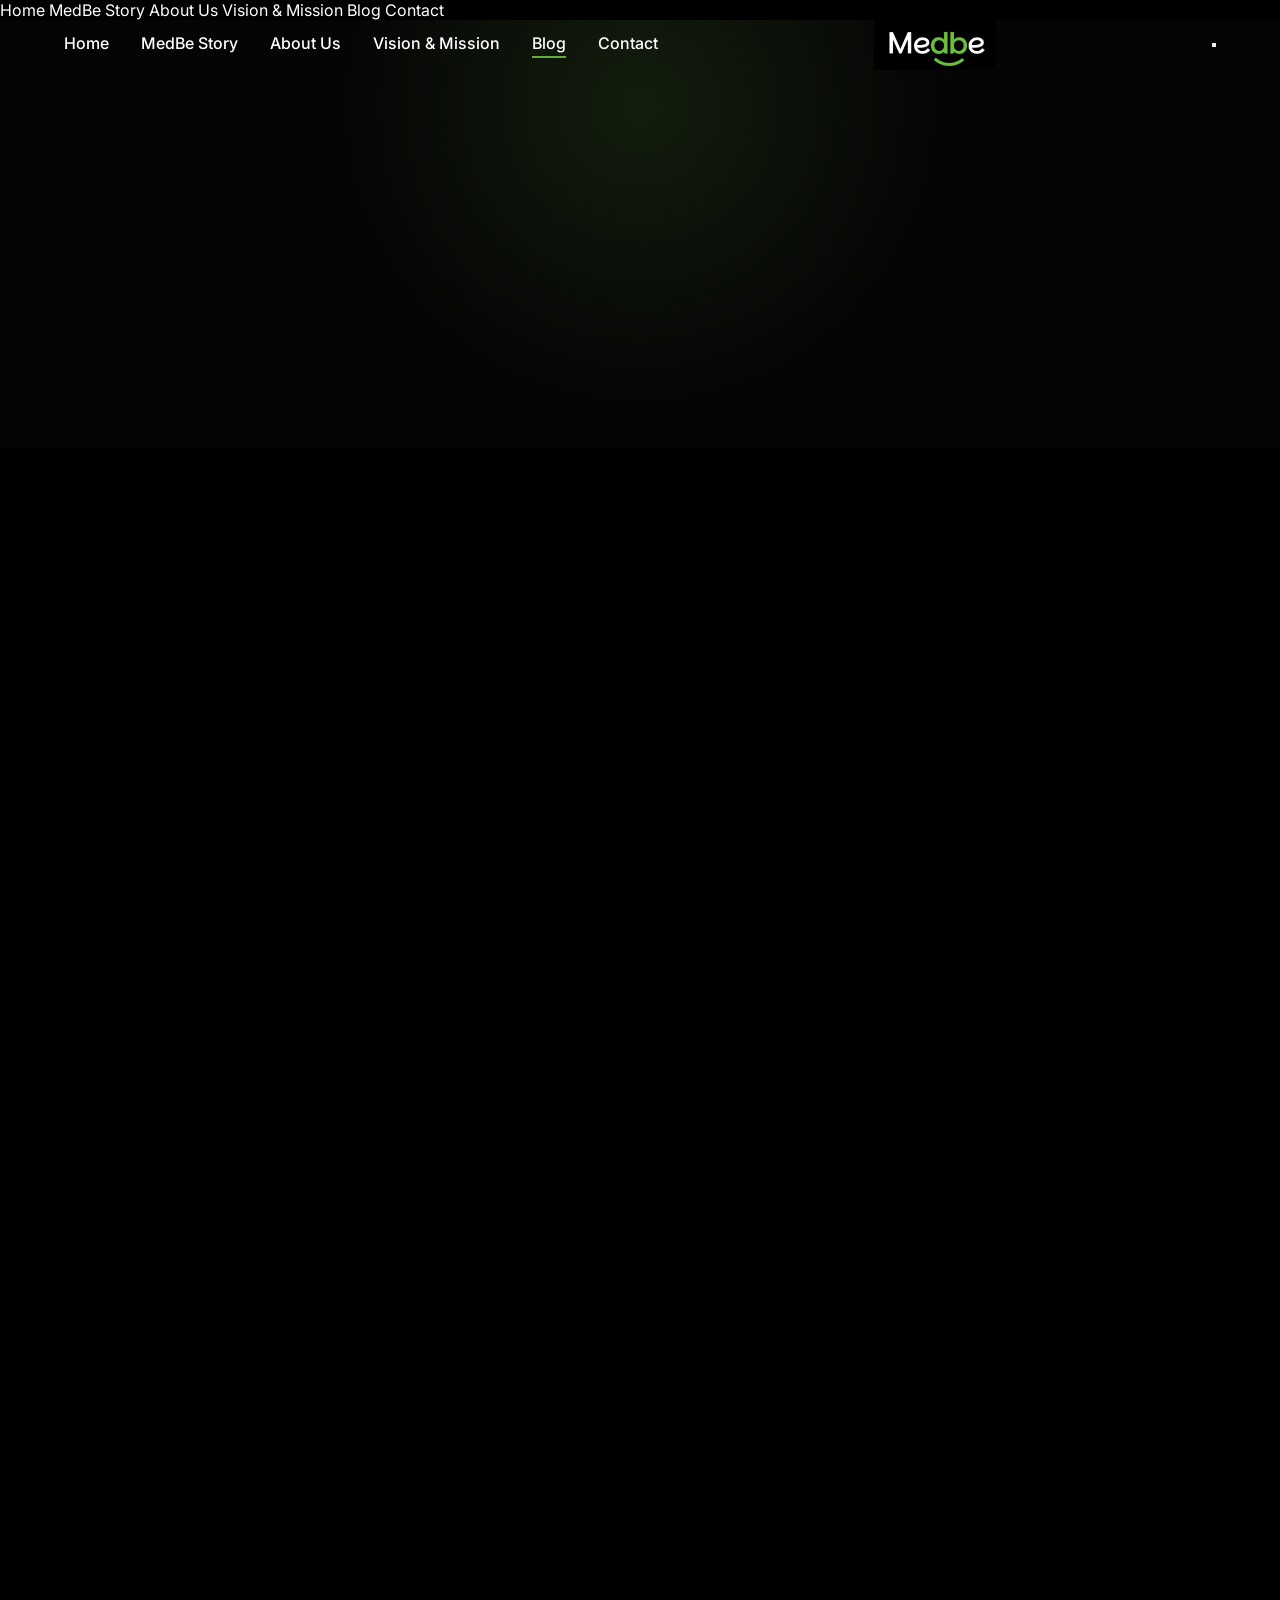
==== blog/index.html @ 517e62fc "Removal of Store Number + Removal of extra spaces optimizing the spaces in between each flow" ====
<!DOCTYPE html>
<html lang="en">

<head>
    <meta charset="UTF-8">
    <meta name="viewport" content="width=device-width, initial-scale=1.0">
    <meta name="description" content="Read the latest insights on health, wellness, and medicine from MedBe Pharmacy in Kochi.">
    <title>Blog | MedBe Pharmacy</title>

    <!-- Favicons -->
    <link rel="icon" type="image/png" sizes="32x32" href="/favicon_io/favicon-32x32.png">
    <link rel="icon" type="image/png" sizes="16x16" href="/favicon_io/favicon-16x16.png">
    <link rel="icon" href="/favicon_io/favicon.ico">

    <!-- Fonts -->
    <link rel="preconnect" href="https://fonts.googleapis.com">
    <link rel="preconnect" href="https://fonts.gstatic.com" crossorigin>
    <link href="https://fonts.googleapis.com/css2?family=Inter:wght@400;500;600&family=Poppins:wght@500;600;700&display=swap" rel="stylesheet">

    <!-- CSS -->
    <link rel="stylesheet" href="/assets/css/style.css">
    <link rel="stylesheet" href="/assets/css/blog.css">
</head>

<body>

    <!-- Navbar -->
    <app-navbar active="blog"></app-navbar>

    <!-- Hero -->
    <header class="blog-hero">
        <div class="container animate-fade-up">
            <h1 class="blog-title">Health & Wellness Insights</h1>
            <p class="blog-subtitle">Expert advice, health tips, and medical knowledge from your trusted pharmacists at Me<span class="brand-db">db</span>e.</p>
        </div>
    </header>

    <!-- Blog Posts Grid -->
    <main>
        <div class="blog-grid">
            
            <!-- Post Card 1 -->
            <article class="blog-card animate-scale-in delay-100">
                <div class="blog-card-image">
                    <!-- Placeholder using a gradient/solid color for now, can be replaced with real image -->
                    <div style="width: 100%; height: 100%; background: linear-gradient(45deg, #0a0a0a, #1a1a1a); display: flex; align-items: center; justify-content: center;">
                        <svg width="48" height="48" viewBox="0 0 24 24" fill="none" stroke="var(--medbe-green)" stroke-width="1.5">
                            <path d="M22 12h-4l-3 9L9 3l-3 9H2"/>
                        </svg>
                    </div>
                </div>
                <div class="blog-card-content">
                    <div class="blog-meta">Wellness Tips &bull; <span>Mar 24, 2026</span></div>
                    <h2 class="blog-card-title"><a href="/blog/the-importance-of-medication-adherence.html">The Importance of Medication Adherence</a></h2>
                    <p class="blog-card-excerpt">Why taking your prescribed medications exactly as directed is the key to managing long-term health, and how to build better habits.</p>
                    <a href="/blog/the-importance-of-medication-adherence.html" class="blog-read-more">
                        Read Article 
                        <svg width="18" height="18" viewBox="0 0 24 24" fill="none" stroke="currentColor" stroke-width="2">
                            <line x1="5" y1="12" x2="19" y2="12"></line>
                            <polyline points="12 5 19 12 12 19"></polyline>
                        </svg>
                    </a>
                </div>
            </article>

            <!-- Post Card 2 Placeholder -->
            <article class="blog-card animate-scale-in delay-200">
                <div class="blog-card-image">
                    <div style="width: 100%; height: 100%; background: linear-gradient(45deg, #0a0a0a, #1a1a1a); display: flex; align-items: center; justify-content: center;">
                        <svg width="48" height="48" viewBox="0 0 24 24" fill="none" stroke="var(--medbe-green)" stroke-width="1.5">
                            <circle cx="12" cy="12" r="10" />
                            <line x1="12" y1="8" x2="12" y2="16" />
                            <line x1="8" y1="12" x2="16" y2="12" />
                        </svg>
                    </div>
                </div>
                <div class="blog-card-content">
                    <div class="blog-meta">Nutrition &bull; <span>Mar 18, 2026</span></div>
                    <h2 class="blog-card-title"><a href="#">Essential Vitamins for Changing Seasons</a></h2>
                    <p class="blog-card-excerpt">As the weather shifts, keeping your immune system robust is essential. Learn which vitamins provide the best defense.</p>
                    <span class="blog-read-more" style="color: var(--gray);">Coming Soon</span>
                </div>
            </article>

            <!-- Post Card 3 Placeholder -->
            <article class="blog-card animate-scale-in delay-300">
                <div class="blog-card-image">
                    <div style="width: 100%; height: 100%; background: linear-gradient(45deg, #0a0a0a, #1a1a1a); display: flex; align-items: center; justify-content: center;">
                        <svg width="48" height="48" viewBox="0 0 24 24" fill="none" stroke="var(--medbe-green)" stroke-width="1.5">
                            <path d="M12 22s8-4 8-10V5l-8-3-8 3v7c0 6 8 10 8 10z" />
                        </svg>
                    </div>
                </div>
                <div class="blog-card-content">
                    <div class="blog-meta">Home Care &bull; <span>Mar 10, 2026</span></div>
                    <h2 class="blog-card-title"><a href="#">How to Build a Complete First Aid Kit</a></h2>
                    <p class="blog-card-excerpt">Every home in Kochi needs a well-stocked first aid kit. Here is the definitive checklist from our expert pharmacists.</p>
                    <span class="blog-read-more" style="color: var(--gray);">Coming Soon</span>
                </div>
            </article>

        </div>
    </main>

    <!-- Footer -->
    <app-footer></app-footer>

    <!-- Scripts -->
    <script src="/assets/js/components.js"></script>

</body>
</html>
---- assets/css/style.css ----
:root {
    /* Core Theme Colors */
    --black: #000000;
    --medbe-green: #60AC38;
    --medbe-green-rgb: 96, 172, 56;
    --white: #FFFFFF;
    --gray: #A0A0A0;

    --bg-black: var(--black);
    --bg-darker: #050505;
    --bg-card: rgba(255, 255, 255, 0.03);
    --text-primary: var(--white);
    --text-secondary: var(--gray);

    /* Typography */
    --font-heading: 'Poppins', sans-serif;
    --font-body: 'Inter', sans-serif;

    --container-width: 1200px;
    --section-padding: 50px 0;

    /* Borders */
    --border-radius: 12px;
    --border-glass: 1px solid rgba(96, 172, 56, 0.4);
}

.brand-db {
    color: var(--medbe-green);
    position: relative;
    display: inline-block;
}

.brand-db::after {
    content: '';
    position: absolute;
    bottom: -0.1em;
    left: 10%;
    width: 80%;
    height: 0.4em;
    border: solid var(--medbe-green);
    border-width: 0 0 0.12em 0;
    border-radius: 50%;
}

/* Base Styles */
* {
    margin: 0;
    padding: 0;
    box-sizing: border-box;
}

html {
    scroll-behavior: smooth;
    background-color: var(--bg-black);
    color: var(--text-primary);
    font-family: var(--font-body);
}

body {
    overflow-x: hidden;
    -webkit-font-smoothing: antialiased;
}

h1,
h2,
h3,
h4,
h5,
h6 {
    font-family: var(--font-heading);
    font-weight: 600;
    line-height: 1.2;
}

p {
    line-height: 1.6;
    color: var(--text-secondary);
    font-size: 1.1rem;
}

a {
    text-decoration: none;
    color: inherit;
    transition: all 0.3s ease;
}

ul {
    list-style: none;
}

.container {
    max-width: 1200px;
    margin: 0 auto;
    padding-left: 24px;
    padding-right: 24px;
    width: 100%;
}

section {
    margin-top: 20px;
    margin-bottom: 20px;
}

/* Global Buttons */
.btn {
    display: inline-block;
    padding: 14px 28px;
    border-radius: 50px;
    font-family: var(--font-heading);
    font-weight: 500;
    font-size: 1rem;
    cursor: pointer;
    transition: all 0.3s ease;
    text-transform: capitalize;
}

.btn-primary {
    background-color: var(--medbe-green);
    color: var(--bg-black);
    border: 2px solid var(--medbe-green);
    box-shadow: 0 0 15px rgba(var(--medbe-green-rgb), 0.2);
}

.btn-primary:hover {
    background-color: transparent;
    color: var(--medbe-green);
    box-shadow: 0 0 25px rgba(var(--medbe-green-rgb), 0.5);
    transform: translateY(-2px);
}

.btn-secondary {
    background-color: transparent;
    color: var(--text-primary);
    border: 2px solid rgba(255, 255, 255, 0.2);
}

.btn-secondary:hover {
    border-color: var(--medbe-green);
    color: var(--medbe-green);
    transform: translateY(-2px);
}

/* Navbar */
.navbar {
    position: fixed;
    top: 0;
    left: 0;
    width: 100%;
    padding: 20px 0;
    z-index: 1000;
    transition: all 0.4s ease;
    background: transparent;
}

.navbar.scrolled {
    background: var(--bg-black);
    padding: 15px 0;
    border-bottom: 1px solid var(--medbe-green);
    box-shadow: 0 4px 20px rgba(0, 0, 0, 0.5);
}

.nav-container {
    max-width: 1200px;
    margin: 0 auto;
    padding: 0 24px;
    display: flex;
    align-items: center;
    justify-content: space-between;
}

.logo {
    font-family: var(--font-heading);
    font-size: 1.5rem;
    font-weight: 700;
    color: var(--text-primary);
    display: flex;
    align-items: center;
    gap: 10px;
}

.logo span {
    color: var(--medbe-green);
}

.nav-links {
    display: flex;
    gap: 32px;
    align-items: center;
}

.nav-links a {
    font-family: var(--font-body);
    font-size: 1rem;
    font-weight: 500;
    position: relative;
    padding-bottom: 5px;
}

.nav-links a::after {
    content: '';
    position: absolute;
    width: 0;
    height: 2px;
    bottom: 0;
    left: 0;
    background-color: var(--medbe-green);
    transition: width 0.3s ease;
}

.nav-links a:hover::after,
.nav-links a.active::after {
    width: 100%;
}

/* Footer */
.footer {
    background-color: var(--bg-black);
    padding: 80px 0 30px;
    border-top: 1px solid rgba(96, 172, 56, 0.2);
}

.footer-grid {
    display: grid;
    grid-template-columns: repeat(auto-fit, minmax(250px, 1fr));
    gap: 40px;
    margin-bottom: 50px;
}

.footer-col h3 {
    font-size: 1.2rem;
    margin-bottom: 20px;
    color: var(--text-primary);
    position: relative;
    padding-bottom: 10px;
}

.footer-col h3::after {
    content: '';
    position: absolute;
    left: 0;
    bottom: 0;
    width: 40px;
    height: 2px;
    background-color: var(--medbe-green);
}

.footer-col p {
    color: var(--text-secondary);
    font-size: 0.95rem;
    margin-bottom: 15px;
}

.footer-links li {
    margin-bottom: 12px;
}

.footer-links a {
    color: var(--text-secondary);
    font-size: 0.95rem;
    display: inline-block;
    transition: transform 0.3s ease, color 0.3s ease;
}

.footer-links a:hover {
    color: var(--medbe-green);
    transform: translateX(5px);
}

.footer-bottom {
    text-align: center;
    padding-top: 30px;
    border-top: 1px solid rgba(255, 255, 255, 0.1);
    color: var(--text-secondary);
    font-size: 0.9rem;
}

/* --- Animation System --- */

.animate-fade-up {
    opacity: 0;
    transform: translateY(40px);
    transition: opacity 0.8s cubic-bezier(0.16, 1, 0.3, 1), transform 0.8s cubic-bezier(0.16, 1, 0.3, 1);
}

.animate-slide-left {
    opacity: 0;
    transform: translateX(-60px);
    transition: opacity 0.8s cubic-bezier(0.16, 1, 0.3, 1), transform 0.8s cubic-bezier(0.16, 1, 0.3, 1);
}

.animate-slide-right {
    opacity: 0;
    transform: translateX(60px);
    transition: opacity 0.8s cubic-bezier(0.16, 1, 0.3, 1), transform 0.8s cubic-bezier(0.16, 1, 0.3, 1);
}

.animate-scale-in {
    opacity: 0;
    transform: scale(0.9);
    transition: opacity 0.8s cubic-bezier(0.16, 1, 0.3, 1), transform 0.8s cubic-bezier(0.16, 1, 0.3, 1);
}

.is-animated {
    opacity: 1 !important;
    transform: translate(0, 0) scale(1) !important;
}

.delay-100 {
    transition-delay: 100ms;
}

.delay-200 {
    transition-delay: 200ms;
}

.delay-300 {
    transition-delay: 300ms;
}

.delay-400 {
    transition-delay: 400ms;
}

.delay-500 {
    transition-delay: 500ms;
}

@keyframes float {
    0% {
        transform: translateY(0px);
    }

    50% {
        transform: translateY(-15px);
    }

    100% {
        transform: translateY(0px);
    }
}

@keyframes float-delayed {
    0% {
        transform: translateY(-10px);
    }

    50% {
        transform: translateY(5px);
    }

    100% {
        transform: translateY(-10px);
    }
}

@keyframes pulse-glow {
    0% {
        box-shadow: 0 0 0 0 rgba(96, 172, 56, 0.4);
    }

    70% {
        box-shadow: 0 0 0 15px rgba(96, 172, 56, 0);
    }

    100% {
        box-shadow: 0 0 0 0 rgba(96, 172, 56, 0);
    }
}

@keyframes bounce {

    0%,
    20%,
    50%,
    80%,
    100% {
        transform: translateY(0);
    }

    40% {
        transform: translateY(-10px);
    }

    60% {
        transform: translateY(-5px);
    }
}

.diagonal-divider {
    position: absolute;
    bottom: 0;
    left: 0;
    width: 100%;
    height: 100px;
    background-color: var(--bg-black);
    clip-path: polygon(0 100%, 100% 100%, 100% 0);
    z-index: 2;
}

.diagonal-divider-top {
    position: absolute;
    top: 0;
    left: 0;
    width: 100%;
    height: 100px;
    background-color: var(--bg-black);
    clip-path: polygon(0 0, 100% 0, 100% 100%);
    z-index: 2;
}


/* --- Homepage Specific Styles --- */

.hero {
    position: relative;
    height: 100vh;
    min-height: 700px;
    display: flex;
    align-items: center;
    background-color: var(--bg-black);
    overflow: hidden;
}

.hero::before {
    content: '';
    position: absolute;
    top: 50%;
    left: 20%;
    transform: translate(-50%, -50%);
    width: 800px;
    height: 800px;
    background: radial-gradient(circle, rgba(96, 172, 56, 0.15) 0%, rgba(0, 0, 0, 0) 70%);
    z-index: 1;
    pointer-events: none;
}

.hero .container {
    position: relative;
    z-index: 2;
    display: grid;
    grid-template-columns: 1fr 1fr;
    gap: 50px;
    align-items: center;
}

.hero-content {
    max-width: 600px;
}

.hero-tagline {
    color: var(--medbe-green);
    font-size: 1.2rem;
    font-weight: 600;
    margin-bottom: 20px;
    letter-spacing: 1px;
    text-transform: uppercase;
}

.hero-title {
    font-size: 4rem;
    line-height: 1.1;
    margin-bottom: 30px;
    color: var(--text-primary);
}

.hero-description {
    font-size: 1.1rem;
    color: var(--text-secondary);
    margin-bottom: 40px;
    line-height: 1.8;
}

.hero-buttons {
    display: flex;
    gap: 20px;
}

.hero-visuals {
    position: relative;
    height: 500px;
    display: flex;
    justify-content: center;
    align-items: center;
}

.glass-card {
    position: absolute;
    background: var(--bg-card);
    border: var(--border-glass);
    border-radius: var(--border-radius);
    padding: 25px 30px;
    backdrop-filter: blur(10px);
    -webkit-backdrop-filter: blur(10px);
    box-shadow: 0 10px 30px rgba(0, 0, 0, 0.5);
    display: flex;
    align-items: center;
    gap: 20px;
    width: 320px;
}

.glass-card-icon {
    width: 50px;
    height: 50px;
    border-radius: 50%;
    background: rgba(96, 172, 56, 0.1);
    display: flex;
    justify-content: center;
    align-items: center;
    color: var(--medbe-green);
}

.glass-card-text {
    font-family: var(--font-heading);
    font-weight: 600;
    font-size: 1.1rem;
    color: var(--text-primary);
}

.hero-card-1 {
    top: 50px;
    right: 20px;
    animation: float 6s ease-in-out infinite;
}

.hero-card-2 {
    top: 200px;
    left: 10px;
    animation: float-delayed 7s ease-in-out infinite;
}

.hero-card-3 {
    bottom: 50px;
    right: 50px;
    animation: float 8s ease-in-out infinite;
}

.scroll-indicator {
    position: absolute;
    bottom: 40px;
    left: 50%;
    transform: translateX(-50%);
    display: flex;
    flex-direction: column;
    align-items: center;
    gap: 10px;
    z-index: 3;
    color: var(--text-secondary);
    font-size: 0.9rem;
    letter-spacing: 2px;
    text-transform: uppercase;
    text-decoration: none;
}

.scroll-arrow {
    width: 20px;
    height: 20px;
    border-right: 2px solid var(--medbe-green);
    border-bottom: 2px solid var(--medbe-green);
    transform: rotate(45deg);
    animation: bounce 2s infinite;
}

.about-preview {
    padding: var(--section-padding);
    background-color: var(--bg-black);
    position: relative;
    z-index: 1;
}

.about-preview .container {
    display: block;
}

.about-image-wrapper {
    position: relative;
    border-radius: var(--border-radius);
    overflow: hidden;
    background: #111;
    min-height: 500px;
    display: flex;
    align-items: center;
    justify-content: center;
    border: 1px solid rgba(255, 255, 255, 0.1);
}

.about-image-wrapper::before {
    content: '';
    position: absolute;
    top: -20px;
    left: -20px;
    width: 100px;
    height: 100px;
    border-top: 4px solid var(--medbe-green);
    border-left: 4px solid var(--medbe-green);
    z-index: 0;
}

.about-image-wrapper::after {
    content: '';
    position: absolute;
    bottom: -20px;
    right: -20px;
    width: 100px;
    height: 100px;
    border-bottom: 4px solid var(--medbe-green);
    border-right: 4px solid var(--medbe-green);
    z-index: 0;
}

.about-image-wrapper p {
    color: rgba(255, 255, 255, 0.2);
    font-family: var(--font-heading);
}

/* Brand content inside the about image wrapper */
.about-brand-content {
    position: relative;
    z-index: 1;
    padding: 40px 36px;
    width: 100%;
}

.about-brand-tag {
    display: inline-block;
    color: var(--medbe-green);
    font-family: var(--font-heading);
    font-size: 0.72rem;
    font-weight: 700;
    letter-spacing: 2px;
    text-transform: uppercase;
    margin-bottom: 20px;
    padding: 5px 14px;
    border: 1px solid rgba(96, 172, 56, 0.4);
    border-radius: 50px;
}

.about-brand-lead {
    font-family: var(--font-heading);
    font-size: 1.3rem !important;
    font-weight: 600;
    color: var(--text-primary) !important;
    line-height: 1.5;
    margin-bottom: 12px !important;
}

/* Mission sequence (Medicines → Delivery → Patient Care) */
.mission-sequence {
    display: flex;
    align-items: center;
    gap: 12px;
    margin-top: 30px;
    flex-wrap: wrap;
}

.mission-seq-step {
    display: flex;
    flex-direction: column;
    align-items: center;
    gap: 8px;
    color: var(--medbe-green);
    font-family: var(--font-heading);
    font-size: 0.8rem;
    font-weight: 600;
    letter-spacing: 0.5px;
    text-transform: uppercase;
}

.mission-seq-step svg {
    opacity: 0.85;
}

.mission-seq-arrow {
    color: rgba(96, 172, 56, 0.5);
    font-size: 1.4rem;
    padding-bottom: 16px;
}

.about-content h2 {
    font-size: 3rem;
    margin-bottom: 30px;
}

.about-content p {
    margin-bottom: 40px;
    font-size: 1.15rem;
}

.services-section {
    padding: var(--section-padding);
    background-color: var(--bg-darker);
    position: relative;
}

.section-header {
    text-align: center;
    max-width: 600px;
    margin: 0 auto 60px;
}

.section-header h2 {
    font-size: 3rem;
    margin-bottom: 20px;
}

.services-grid {
    display: grid;
    grid-template-columns: repeat(auto-fit, minmax(280px, 1fr));
    gap: 30px;
}

.home-delivery-wrapper {
    display: grid;
    grid-template-columns: 1fr 1fr;
    gap: 60px;
    align-items: center;
}

.home-delivery-left {
    display: flex;
    flex-direction: column;
    gap: 40px;
}

.delivery-mascot {
    max-width: 420px;
    width: 100%;
    display: block;
    margin: 0 auto 40px auto;
    filter: drop-shadow(0 0 25px rgba(96, 172, 56, 0.3));
}

.delivery-features {
    display: grid;
    grid-template-columns: repeat(2, 1fr);
    gap: 24px;
}

.feature-card {
    display: flex;
    flex-direction: column;
    align-items: center;
    text-align: center;
    padding: 28px;
    height: 100%;
}

.feature-card .service-icon {
    margin-bottom: 16px;
}

.steps-grid {
    display: grid;
    grid-template-columns: repeat(2, 1fr);
    gap: 28px;
    align-items: stretch;
}

.step-card {
    padding: 28px !important;
    height: 100% !important;
}

.step-number {
    font-size: 28px;
    font-weight: bold;
    color: var(--medbe-green);
}

.delivery-badge {
    margin-top: 40px;
    display: block;
    margin-left: auto;
    margin-right: auto;
    text-align: center;
}

.service-card {
    background: var(--bg-card);
    border: 1px solid rgba(255, 255, 255, 0.05);
    border-radius: var(--border-radius);
    padding: 40px 30px;
    transition: all 0.4s ease;
    display: flex;
    flex-direction: column;
    align-items: flex-start;
}

.parallax-section {
    position: relative;
    padding: 150px 0;
    background-color: var(--medbe-green);
    background-image: radial-gradient(circle at center, rgba(0, 0, 0, 0) 0%, rgba(0, 0, 0, 0.4) 100%);
    background-attachment: fixed;
    background-position: center;
    background-repeat: no-repeat;
    background-size: cover;
    text-align: center;
    color: var(--bg-black);
    overflow: hidden;
}

.parallax-section::before {
    content: '';
    position: absolute;
    top: 0;
    left: 0;
    right: 0;
    bottom: 0;
    background-image: url('[data-uri]');
    opacity: 0.5;
    z-index: 1;
}

.parallax-content {
    position: relative;
    z-index: 2;
    max-width: 800px;
    margin: 0 auto;
}

.parallax-content h2 {
    font-size: 3.5rem;
    margin-bottom: 20px;
    color: var(--bg-black);
    text-shadow: 0 2px 10px rgba(255, 255, 255, 0.2);
}

.parallax-content p {
    font-size: 1.5rem;
    color: var(--bg-black);
    font-weight: 500;
}

.why-choose {
    padding: var(--section-padding);
    background-color: var(--bg-black);
}

.features-grid {
    display: grid;
    grid-template-columns: repeat(auto-fit, minmax(220px, 1fr));
    gap: 40px;
    text-align: left;
}

.feature-item {
    padding: 20px;
}

.feature-icon {
    width: 60px;
    height: 60px;
    margin-bottom: 20px;
    color: var(--medbe-green);
    transition: transform 0.3s ease;
}

.feature-item:hover .feature-icon {
    transform: scale(1.1) rotate(5deg);
}

.feature-item h3 {
    font-size: 1.2rem;
    margin-bottom: 15px;
}

.feature-item p {
    font-size: 0.95rem;
}

.cta-section {
    padding: 120px 0;
    background-color: var(--bg-darker);
    text-align: center;
    position: relative;
}

.cta-content {
    max-width: 700px;
    margin: 0 auto;
}

.cta-content h2 {
    font-size: 3.5rem;
    margin-bottom: 20px;
}

.cta-content p {
    font-size: 1.2rem;
    margin-bottom: 40px;
}

.cta-buttons {
    display: flex;
    justify-content: center;
    gap: 20px;
}

/* --- Inner Pages Styles (About & Vision) --- */

.inner-header {
    padding: 180px 0 100px;
    background-color: var(--bg-black);
    text-align: center;
    position: relative;
    border-bottom: 1px solid rgba(255, 255, 255, 0.05);
}

.inner-header::before {
    content: '';
    position: absolute;
    top: 0;
    left: 50%;
    transform: translateX(-50%);
    width: 100%;
    max-width: 1000px;
    height: 400px;
    background: radial-gradient(ellipse at top, rgba(96, 172, 56, 0.15), transparent 70%);
    z-index: 1;
    pointer-events: none;
}

.inner-header .container {
    position: relative;
    z-index: 2;
    max-width: 800px;
}

.inner-header h1 {
    font-size: 3.5rem;
    margin-bottom: 25px;
}

.inner-header p {
    font-size: 1.2rem;
}

/* Page Content Base */
.page-section {
    padding: var(--section-padding);
    background-color: var(--bg-darker);
}

/* About Us Layout */
.about-grid {
    display: grid;
    grid-template-columns: 1fr 1fr;
    gap: 60px;
    align-items: start;
    margin-bottom: var(--section-padding);
}

.about-grid:last-child {
    margin-bottom: 0;
}

.about-text-content h2 {
    font-size: 2.5rem;
    margin-bottom: 20px;
    color: var(--text-primary);
}

.about-text-content p {
    margin-bottom: 20px;
}

.about-image-placeholder {
    width: 100%;
    height: 400px;
    background: #111;
    border-radius: var(--border-radius);
    border: var(--border-glass);
    display: flex;
    justify-content: center;
    align-items: center;
    color: rgba(255, 255, 255, 0.2);
    font-family: var(--font-heading);
    box-shadow: 0 15px 40px rgba(0, 0, 0, 0.4);
}

/* Commitment List */
.commitment-list {
    list-style: none;
    margin-top: 30px;
}

.commitment-item {
    display: flex;
    align-items: center;
    gap: 15px;
    margin-bottom: 20px;
    font-size: 1.1rem;
    color: var(--text-primary);
    background: var(--bg-card);
    padding: 20px 25px;
    border-radius: var(--border-radius);
    border: 1px solid rgba(255, 255, 255, 0.05);
    transition: transform 0.3s ease, border-color 0.3s ease;
}

.commitment-item:hover {
    transform: translateX(10px);
    border-color: rgba(96, 172, 56, 0.4);
}

.commitment-icon {
    color: var(--medbe-green);
    display: flex;
    align-items: center;
}

/* Vision & Mission Layout */
.vm-cards {
    display: grid;
    grid-template-columns: 1fr 1fr;
    gap: 40px;
    margin-bottom: var(--section-padding);
}

.vm-card {
    background: var(--bg-card);
    border: var(--border-glass);
    border-radius: var(--border-radius);
    padding: 50px 40px;
    text-align: center;
    transition: transform 0.4s ease;
}

.vm-card:hover {
    transform: translateY(-10px);
    box-shadow: 0 15px 40px rgba(96, 172, 56, 0.1);
}

.vm-icon {
    width: 80px;
    height: 80px;
    margin: 0 auto 30px;
    background: rgba(96, 172, 56, 0.1);
    border-radius: 50%;
    display: flex;
    justify-content: center;
    align-items: center;
    color: var(--medbe-green);
}

.vm-card h2 {
    font-size: 2rem;
    margin-bottom: 20px;
}

.vm-card p {
    font-size: 1.1rem;
    line-height: 1.8;
}

/* Core Principles Matrix */
.principles-header {
    text-align: center;
    margin-bottom: 50px;
}

.principles-header h2 {
    font-size: 2.5rem;
}

.principles-grid {
    display: grid;
    grid-template-columns: repeat(auto-fit, minmax(280px, 1fr));
    gap: 30px;
}

.principle-card {
    background: var(--bg-black);
    border: 1px solid rgba(255, 255, 255, 0.05);
    border-radius: var(--border-radius);
    padding: 40px 30px;
    border-top: 3px solid transparent;
    transition: all 0.3s ease;
}

.principle-card:hover {
    border-top-color: var(--medbe-green);
    background: rgba(255, 255, 255, 0.02);
}

.principle-number {
    font-family: var(--font-heading);
    font-size: 3rem;
    font-weight: 700;
    color: rgba(255, 255, 255, 0.05);
    margin-bottom: 10px;
    display: block;
    line-height: 1;
}

.principle-card h3 {
    font-size: 1.3rem;
    margin-bottom: 15px;
    color: var(--text-primary);
}

/* Responsive Overrides inner */
@media (max-width: 992px) {
    .hero .container {
        grid-template-columns: 1fr;
        text-align: center;
    }

    .hero-buttons {
        justify-content: center;
    }

    .hero-visuals {
        display: none;
        /* Hide complex visuals on smaller screens for cleaner layout */
    }

    .hero-title {
        font-size: 3rem;
    }

    .about-preview .container {
        grid-template-columns: 1fr;
    }
}

@media (max-width: 768px) {
    .nav-links {
        display: none;
    }

    .about-grid,
    .vm-cards {
        grid-template-columns: 1fr;
    }

    .inner-header h1 {
        font-size: 2.5rem;
    }
}

/* =============================================
   NEW LAYOUT COMPONENTS – Homepage Expansion
   ============================================= */

/* ----- Hero: 6-Card Two-Column Layout ----- */
.hero-visuals-6 {
    display: flex;
    gap: 16px;
    justify-content: center;
    align-items: flex-start;
    height: auto;
    position: static;
}

.hero-col-a,
.hero-col-b {
    display: flex;
    flex-direction: column;
    gap: 14px;
}

.hero-col-b {
    margin-top: 40px;
    /* stagger offset */
}

.hero-card-sm {
    position: static !important;
    width: 250px;
    padding: 16px 20px;
    animation: float 6s ease-in-out infinite;
}

.hero-col-b .hero-card-sm:nth-child(1) {
    animation-name: float-delayed;
    animation-duration: 7s;
}

.hero-col-b .hero-card-sm:nth-child(2) {
    animation-name: float;
    animation-duration: 8.5s;
}

.hero-col-b .hero-card-sm:nth-child(3) {
    animation-name: float-delayed;
    animation-duration: 7.5s;
}

.hero-col-a .hero-card-sm:nth-child(2) {
    animation-duration: 7s;
}

.hero-col-a .hero-card-sm:nth-child(3) {
    animation-duration: 9s;
}

.glass-card-text {
    font-size: 0.95rem;
}

/* Delay helper for scale-in animations */
.delay-150 {
    transition-delay: 150ms;
}

.delay-600 {
    transition-delay: 600ms;
}

/* ----- About: Text Block (replacing image placeholder) ----- */
.about-text-block {
    background: rgba(96, 172, 56, 0.04);
    border: 1px solid rgba(96, 172, 56, 0.15);
    border-radius: var(--border-radius);
    padding: 40px 36px;
    position: relative;
    overflow: hidden;
}

.about-text-block::before {
    content: '';
    position: absolute;
    top: -20px;
    left: -20px;
    width: 80px;
    height: 80px;
    border-top: 3px solid var(--medbe-green);
    border-left: 3px solid var(--medbe-green);
}

.about-text-block::after {
    content: '';
    position: absolute;
    bottom: -20px;
    right: -20px;
    width: 80px;
    height: 80px;
    border-bottom: 3px solid var(--medbe-green);
    border-right: 3px solid var(--medbe-green);
}

.about-label {
    display: inline-block;
    color: var(--medbe-green);
    font-family: var(--font-heading);
    font-size: 0.75rem;
    font-weight: 700;
    letter-spacing: 2px;
    text-transform: uppercase;
    margin-bottom: 18px;
    padding: 5px 12px;
    border: 1px solid rgba(96, 172, 56, 0.3);
    border-radius: 50px;
}

.about-block-lead {
    font-size: 1.2rem !important;
    color: var(--text-primary) !important;
    font-weight: 500;
    line-height: 1.5;
    margin-bottom: 20px !important;
    font-family: var(--font-heading);
}

/* ----- Services: 3×3 Grid ----- */
.services-grid-3 {
    grid-template-columns: repeat(3, 1fr) !important;
}

/* ----- Features / Why Choose: 3×2 Grid ----- */
.features-grid-3 {
    grid-template-columns: repeat(3, 1fr) !important;
}

/* ----- Section Label (small green pill above headings) ----- */
.section-label {
    display: inline-block;
    color: var(--medbe-green);
    font-family: var(--font-heading);
    font-size: 0.75rem;
    font-weight: 700;
    letter-spacing: 2px;
    text-transform: uppercase;
    margin-bottom: 16px;
    padding: 5px 14px;
    border: 1px solid rgba(96, 172, 56, 0.3);
    border-radius: 50px;
}

/* ----- Home Delivery Section ----- */
.delivery-section {
    padding: var(--section-padding);
    background-color: var(--bg-darker);
    position: relative;
}

.delivery-grid {
    display: grid;
    grid-template-columns: 1fr 1fr;
    gap: 70px;
    align-items: center;
}

.delivery-text h2 {
    font-size: 2.6rem;
    margin-bottom: 20px;
}

.delivery-text p {
    font-size: 1.1rem;
    line-height: 1.8;
}

.delivery-icons {
    display: flex;
    align-items: center;
    gap: 16px;
    justify-content: center;
    flex-wrap: wrap;
}

.delivery-icon-card {
    display: flex;
    flex-direction: column;
    align-items: center;
    gap: 10px;
    text-align: center;
}

.delivery-icon-circle {
    width: 72px;
    height: 72px;
    border-radius: 50%;
    background: rgba(96, 172, 56, 0.08);
    border: 2px solid rgba(96, 172, 56, 0.25);
    display: flex;
    align-items: center;
    justify-content: center;
    color: var(--medbe-green);
    transition: all 0.35s ease;
}

.delivery-icon-card:hover .delivery-icon-circle {
    background: rgba(96, 172, 56, 0.15);
    border-color: var(--medbe-green);
    transform: translateY(-5px);
    box-shadow: 0 8px 24px rgba(96, 172, 56, 0.2);
}

.delivery-icon-card span {
    font-size: 0.8rem;
    font-weight: 600;
    color: var(--text-secondary);
    letter-spacing: 0.5px;
    text-transform: uppercase;
}

.delivery-arrow {
    color: rgba(96, 172, 56, 0.4);
    font-size: 1.6rem;
    padding-bottom: 28px;
}

/* ----- Patient Support Section ----- */
.support-section {
    padding: var(--section-padding);
    background-color: var(--bg-black);
}

.support-grid {
    display: grid;
    grid-template-columns: 200px 1fr;
    gap: 60px;
    align-items: center;
}

.support-icon-col {
    display: flex;
    justify-content: center;
}

.support-icon-large {
    width: 140px;
    height: 140px;
    border-radius: 50%;
    background: rgba(96, 172, 56, 0.06);
    border: 2px solid rgba(96, 172, 56, 0.2);
    display: flex;
    align-items: center;
    justify-content: center;
    color: var(--medbe-green);
    animation: float 8s ease-in-out infinite;
    transition: all 0.35s ease;
}

.support-icon-large:hover {
    background: rgba(96, 172, 56, 0.12);
    border-color: var(--medbe-green);
    box-shadow: 0 0 30px rgba(96, 172, 56, 0.2);
}

.support-text h2 {
    font-size: 2.6rem;
    margin-bottom: 20px;
}

.support-text p {
    font-size: 1.1rem;
    line-height: 1.8;
}

/* =============================================
   MEDBE STORY PAGE SPECIFIC
   ============================================= */

.story-hero {
    background-color: var(--bg-black);
    padding: 180px 0 100px;
    text-align: center;
    border-bottom: 1px solid rgba(255, 255, 255, 0.05);
}

.page-hero-container {
    position: relative;
    z-index: 2;
}

.honeycomb-pattern-overlay {
    position: absolute;
    top: 0;
    left: 0;
    right: 0;
    bottom: 0;
    background-image: url('[data-uri]');
    opacity: 0.6;
    z-index: 1;
    pointer-events: none;
}

.hero-bee-illustration {
    margin: 40px auto 0;
    width: 80px;
    height: 80px;
    opacity: 0.8;
}

.story-content-section {
    padding: var(--section-padding);
    background-color: var(--bg-darker);
}

.story-grid {
    display: grid;
    grid-template-columns: 1fr 1fr;
    gap: 60px;
    align-items: center;
}

.story-paragraphs p {
    margin-bottom: 20px;
    font-size: 1.1rem;
    line-height: 1.8;
}

/* Hexagon Cluster */
.hexagon-cluster {
    position: relative;
    height: 400px;
    display: flex;
    justify-content: center;
    align-items: center;
}

.hex {
    position: absolute;
    width: 140px;
    height: 160px;
    background-color: rgba(96, 172, 56, 0.05);
    clip-path: polygon(50% 0%, 100% 25%, 100% 75%, 50% 100%, 0% 75%, 0% 25%);
    display: flex;
    justify-content: center;
    align-items: center;
    border: 2px solid rgba(96, 172, 56, 0.2);
    transition: all 0.4s ease;
}

.hex:hover {
    background-color: rgba(96, 172, 56, 0.15);
    border-color: var(--medbe-green);
    transform: scale(1.05);
    z-index: 5;
}

.hex-inner {
    display: flex;
    flex-direction: column;
    align-items: center;
    gap: 12px;
    color: var(--medbe-green);
}

.hex-inner span {
    font-family: var(--font-heading);
    font-weight: 600;
    font-size: 0.9rem;
    letter-spacing: 1px;
    text-transform: uppercase;
}

.hex-1 {
    top: 50px;
    left: 5%;
    animation: float 6s ease-in-out infinite;
}

.hex-2 {
    top: 120px;
    right: 5%;
    animation: float-delayed 7s ease-in-out infinite;
}

.hex-3 {
    bottom: 50px;
    left: 50%;
    transform: translateX(-50%);
    animation: float 8s ease-in-out infinite;
}

/* =============================================
   DR. DEJ AMBASSADOR SECTION
   ============================================= */

.ambassador-section {
    padding: var(--section-padding);
    background-color: var(--bg-black);
    position: relative;
    overflow: hidden;
}

.ambassador-grid {
    display: grid;
    grid-template-columns: 1fr 1fr;
    gap: 60px;
    align-items: center;
}

.ambassador-points {
    display: flex;
    flex-direction: column;
    gap: 25px;
    margin-bottom: 30px;
}

.point-item {
    display: flex;
    align-items: flex-start;
    gap: 20px;
    background: var(--bg-card);
    padding: 24px;
    border-radius: var(--border-radius);
    border: 1px solid rgba(255, 255, 255, 0.05);
    transition: transform 0.3s ease, border-color 0.3s ease;
}

.point-item:hover {
    transform: translateX(10px);
    border-color: rgba(96, 172, 56, 0.4);
}

.point-icon-wrap {
    color: var(--medbe-green);
    background: rgba(96, 172, 56, 0.1);
    padding: 12px;
    border-radius: 50%;
    display: flex;
    align-items: center;
    justify-content: center;
    flex-shrink: 0;
}

.point-content h3 {
    font-size: 1.25rem;
    margin-bottom: 10px;
    color: var(--text-primary);
    display: flex;
    align-items: center;
    gap: 8px;
}

.point-letter {
    color: var(--medbe-green);
    font-size: 1.8rem;
    font-weight: 700;
}

.point-content p {
    font-size: 1.05rem;
    line-height: 1.6;
    margin: 0;
}

.ambassador-closing {
    margin-top: 40px;
    padding-top: 25px;
    border-top: 1px solid rgba(255, 255, 255, 0.1);
}

.ambassador-closing p {
    margin-bottom: 5px;
}

.closing-tagline {
    color: var(--medbe-green) !important;
    font-size: 0.95rem !important;
    font-weight: 500;
    letter-spacing: 0.5px;
}

.ambassador-image-placeholder {
    width: 100%;
    min-height: 500px;
    background: rgba(255, 255, 255, 0.02);
    border: 2px dashed rgba(96, 172, 56, 0.3);
    border-radius: var(--border-radius);
    display: flex;
    flex-direction: column;
    justify-content: center;
    align-items: center;
    gap: 20px;
    text-align: center;
    color: rgba(255, 255, 255, 0.4);
    font-family: var(--font-heading);
    padding: 40px;
    transition: all 0.3s ease;
}

.ambassador-image-placeholder:hover {
    background: rgba(96, 172, 56, 0.05);
    border-style: solid;
    border-color: var(--medbe-green);
    color: var(--medbe-green);
}

.placeholder-icon {
    width: 80px;
    height: 80px;
    border-radius: 50%;
    background: rgba(255, 255, 255, 0.05);
    display: flex;
    align-items: center;
    justify-content: center;
    color: inherit;
}

/* ----- Responsive Fixes ----- */
@media (max-width: 1024px) {

    .services-grid-3,
    .features-grid-3 {
        grid-template-columns: repeat(2, 1fr) !important;
    }

    .hero-visuals-6 {
        display: none;
        /* hide on tablets – revert to old layout */
    }

    .delivery-grid,
    .support-grid {
        grid-template-columns: 1fr;
        gap: 40px;
    }

    .hero-card-sm {
        width: 220px;
    }
}

@media (max-width: 768px) {

    .services-grid-3,
    .features-grid-3 {
        grid-template-columns: 1fr !important;
    }

    .delivery-icons {
        justify-content: flex-start;
    }

    .support-grid {
        grid-template-columns: 1fr;
    }

    .about-text-block {
        padding: 30px 24px;
    }
}

/* =============================================
   UI ENHANCEMENT – Phase 2
   All new styles for improved layout,
   Core Values, hero spacing, micro-interactions
   ============================================= */

/* ----- Hero hierarchy spacing overrides ----- */
.hero-tagline {
    display: block;
    margin-bottom: 20px;
}

.hero-title {
    margin-bottom: 10px !important;
}

.hero-sub {
    color: var(--medbe-green);
    font-weight: 600;
    font-size: 1.15rem;
    letter-spacing: 0.5px;
    margin-bottom: 24px;
    display: block;
}

.hero-description {
    max-width: 520px;
    margin-bottom: 32px !important;
}

/* ----- Section green divider line ----- */
.section-green-line {
    width: 100%;
    height: 1px;
    background: linear-gradient(90deg, transparent, rgba(96, 172, 56, 0.35), transparent);
    margin: 0;
}

/* ----- Hero cards — glow border on hover ----- */
.hero-card-sm {
    position: static !important;
    width: 240px;
    padding: 16px 20px;
    animation: float 6s ease-in-out infinite;
    transition: border-color 0.3s ease, box-shadow 0.3s ease, transform 0.3s ease !important;
}

.hero-card-sm:hover {
    border-color: var(--medbe-green) !important;
    box-shadow: 0 0 20px rgba(96, 172, 56, 0.3), 0 8px 24px rgba(0, 0, 0, 0.4) !important;
    transform: translateY(-4px) !important;
}

.hero-card-sm:hover .glass-card-icon {
    animation: icon-pulse-sm 0.5s ease;
}

@keyframes icon-pulse-sm {
    0% {
        transform: scale(1);
    }

    40% {
        transform: scale(1.2) rotate(-6deg);
    }

    70% {
        transform: scale(1.1) rotate(4deg);
    }

    100% {
        transform: scale(1) rotate(0deg);
    }
}

/* ----- About section brand content improvements ----- */
.about-brand-desc {
    color: rgba(255, 255, 255, 0.6);
    font-size: 0.95rem;
    line-height: 1.75;
    margin-top: 14px;
}

/* ----- NAP info card redesign ----- */
.nap-info {
    margin: 24px 0;
    padding: 20px 24px;
    background: rgba(96, 172, 56, 0.04);
    border-left: 3px solid var(--medbe-green);
    border-radius: 0 8px 8px 0;
    position: relative;
    overflow: hidden;
}

.nap-info::before {
    content: '';
    position: absolute;
    top: 0;
    left: 0;
    right: 0;
    bottom: 0;
    background: linear-gradient(135deg, rgba(96, 172, 56, 0.03) 0%, transparent 60%);
    pointer-events: none;
}

.nap-info h3 {
    font-size: 1rem;
    margin-bottom: 10px;
    color: var(--text-primary);
    letter-spacing: 0.3px;
}

.nap-info p {
    font-size: 0.9rem;
    margin-bottom: 6px;
    line-height: 1.6;
}

.nap-info a {
    color: var(--medbe-green);
    text-decoration: none;
}

.nap-map-link {
    display: inline-block;
    color: var(--medbe-green) !important;
    font-weight: 600;
    font-size: 0.9rem;
    margin-top: 8px;
    letter-spacing: 0.3px;
    transition: letter-spacing 0.3s ease, opacity 0.3s ease;
}

.nap-map-link:hover {
    letter-spacing: 0.8px;
    opacity: 0.85;
}

/* ----- Services: 10th card spans center on last row ----- */
.service-card-wide {
    grid-column: 2 / 3;
}

@media (max-width: 1024px) {
    .service-card-wide {
        grid-column: auto;
    }
}

/* ----- Service card enhanced hover ----- */
.service-card {
    position: relative;
    overflow: hidden;
    transition: transform 0.35s cubic-bezier(0.16, 1, 0.3, 1), border-color 0.35s ease, box-shadow 0.35s ease;
}

.service-card::before {
    content: '';
    position: absolute;
    top: -80%;
    left: -60%;
    width: 60%;
    height: 240%;
    background: linear-gradient(105deg, transparent 40%, rgba(96, 172, 56, 0.07) 55%, transparent 70%);
    transform: skewX(-15deg);
    transition: left 0.55s ease, opacity 0.4s ease;
    opacity: 0;
    pointer-events: none;
}

.service-card:hover::before {
    left: 140%;
    opacity: 1;
}

.service-card:hover {
    transform: translateY(-8px);
    border-color: rgba(96, 172, 56, 0.55);
    box-shadow: 0 12px 36px rgba(96, 172, 56, 0.12), 0 4px 16px rgba(0, 0, 0, 0.4);
}

.service-card:hover .service-icon svg {
    animation: icon-rotate 0.5s ease;
}

@keyframes icon-rotate {
    0% {
        transform: rotate(0deg) scale(1);
    }

    30% {
        transform: rotate(-10deg) scale(1.15);
    }

    70% {
        transform: rotate(6deg) scale(1.1);
    }

    100% {
        transform: rotate(0deg) scale(1);
    }
}

/* ----- Feature items improved hover ----- */
.feature-item {
    border-radius: var(--border-radius);
    transition: background 0.3s ease, transform 0.3s ease;
    cursor: default;
}

.feature-item:hover {
    background: rgba(96, 172, 56, 0.04);
    transform: translateY(-4px);
}

.feature-item:hover .feature-icon svg {
    animation: icon-pulse 0.5s ease;
}

/* ----- Button micro-interactions (enhanced) ----- */
.btn-primary {
    position: relative;
    overflow: hidden;
}

.btn-primary::after {
    content: '';
    position: absolute;
    inset: 0;
    border-radius: 50px;
    background: rgba(255, 255, 255, 0.12);
    opacity: 0;
    transition: opacity 0.3s ease;
}

.btn-primary:hover::after {
    opacity: 1;
}

.btn-primary:hover {
    box-shadow: 0 0 30px rgba(var(--medbe-green-rgb), 0.55), 0 4px 20px rgba(0, 0, 0, 0.3);
    transform: translateY(-2px);
}

.btn-secondary:hover {
    box-shadow: 0 0 20px rgba(96, 172, 56, 0.2);
}

/* ----- Section header alignment ----- */
.section-header {
    text-align: center;
    max-width: 650px;
    margin: 0 auto 64px;
}

.section-header .section-accent-line {
    margin: 0 auto 18px;
}

/* ----- About content section heading size ----- */
.about-content h2 {
    font-size: 2.6rem;
    margin-bottom: 20px;
    line-height: 1.25;
}

/* =============================================
   CORE VALUES SECTION
   ============================================= */
.core-values-section {
    padding: var(--section-padding);
    background-color: var(--bg-darker);
    position: relative;
}

.core-values-section::before {
    content: '';
    position: absolute;
    top: 0;
    left: 0;
    right: 0;
    bottom: 0;
    background: radial-gradient(ellipse at 50% 0%, rgba(96, 172, 56, 0.06) 0%, transparent 65%);
    pointer-events: none;
}

.values-grid {
    display: grid;
    grid-template-columns: repeat(5, 1fr);
    gap: 24px;
    position: relative;
    z-index: 1;
}

.value-card {
    background: var(--bg-card);
    border: 1px solid rgba(255, 255, 255, 0.06);
    border-radius: var(--border-radius);
    padding: 36px 24px 32px;
    text-align: center;
    position: relative;
    overflow: hidden;
    transition: transform 0.35s ease, border-color 0.35s ease, box-shadow 0.35s ease;
    cursor: default;
}

.value-card::before {
    content: '';
    position: absolute;
    bottom: 0;
    left: 0;
    height: 3px;
    width: 0%;
    background: linear-gradient(90deg, var(--medbe-green), transparent);
    border-radius: 0 0 12px 12px;
    transition: width 0.6s cubic-bezier(0.16, 1, 0.3, 1);
}

.value-card:hover::before {
    width: 100%;
}

.value-card:hover {
    transform: translateY(-8px);
    border-color: rgba(96, 172, 56, 0.4);
    box-shadow: 0 12px 40px rgba(96, 172, 56, 0.12);
}

.value-card:hover .value-icon-wrap svg {
    animation: icon-pulse-sm 0.5s ease;
}

.value-icon-wrap {
    width: 68px;
    height: 68px;
    border-radius: 50%;
    background: rgba(96, 172, 56, 0.08);
    border: 1px solid rgba(96, 172, 56, 0.2);
    display: flex;
    align-items: center;
    justify-content: center;
    margin: 0 auto 20px;
    color: var(--medbe-green);
    transition: background 0.3s ease, border-color 0.3s ease, transform 0.3s ease;
}

.value-card:hover .value-icon-wrap {
    background: rgba(96, 172, 56, 0.15);
    border-color: var(--medbe-green);
    transform: scale(1.08);
}

.value-card h3 {
    font-size: 1.1rem;
    margin-bottom: 10px;
    color: var(--text-primary);
}

.value-card p {
    font-size: 0.88rem;
    line-height: 1.65;
    color: var(--text-secondary);
    margin: 0;
}

/* ----- Extra delay helpers ----- */
.delay-350 {
    transition-delay: 350ms;
}

.delay-450 {
    transition-delay: 450ms;
}

/* ----- Responsive: Core Values ----- */
@media (max-width: 1200px) {
    .values-grid {
        grid-template-columns: repeat(3, 1fr);
    }
}

@media (max-width: 768px) {
    .values-grid {
        grid-template-columns: repeat(2, 1fr);
    }

    .hero-title {
        font-size: 2.8rem !important;
    }

    .about-content h2 {
        font-size: 2rem;
    }

    .section-header h2 {
        font-size: 2.2rem;
    }

    .hero-description {
        max-width: 100%;
    }
}

@media (max-width: 480px) {
    .values-grid {
        grid-template-columns: 1fr;
    }

    .hero-visuals-6 {
        display: none;
    }
}

/* =============================================
   CONNECT WITH US SECTION
   ============================================= */
.connect-section {
    padding: 60px 0;
    text-align: center;
    background-color: var(--bg-black);
}

.connect-content {
    display: flex;
    flex-direction: column;
    align-items: center;
    gap: 16px;
}

.connect-content h2 {
    font-size: clamp(2rem, 4vw, 2.5rem);
    font-weight: 700;
    color: var(--text-primary);
}

.connect-content p {
    font-size: 1.05rem;
    color: rgba(255, 255, 255, 0.65);
    max-width: 500px;
    margin: 0 auto;
    line-height: 1.6;
}

.social-icon-btn {
    display: flex;
    align-items: center;
    justify-content: center;
    width: 64px;
    height: 64px;
    border-radius: 50%;
    border: 1px solid var(--medbe-green);
    background: transparent;
    color: var(--medbe-green);
    margin-top: 12px;
    transition: all 0.3s ease;
}

.social-icon-btn svg {
    transition: transform 0.3s ease;
}

.social-icon-btn:hover {
    background: var(--medbe-green);
    color: #ffffff;
    transform: scale(1.1);
    box-shadow: 0 8px 24px rgba(96, 172, 56, 0.3);
}

/* =============================================
   FOOTER DEVELOPER CREDIT
   ============================================= */
.footer-bottom {
    display: flex;
    justify-content: space-between;
    align-items: center;
    flex-wrap: wrap;
    gap: 16px;
    border-top: 1px solid rgba(255, 255, 255, 0.1);
    padding-top: 24px;
    margin-top: 48px;
}

.footer-dev-credit {
    display: flex;
    align-items: center;
    gap: 10px;
    font-size: 0.85rem;
    color: rgba(255, 255, 255, 0.4);
}

.footer-dev-credit a {
    color: rgba(255, 255, 255, 0.4);
    display: flex;
    align-items: center;
    transition: color 0.3s ease, transform 0.2s ease;
}

.footer-dev-credit a:hover {
    color: var(--medbe-green);
    transform: scale(1.1);
}

@media (max-width: 768px) {
    .footer-bottom {
        flex-direction: column;
        text-align: center;
        justify-content: center;
    }
}
---- assets/css/blog.css ----
/* Blog Specific Styles */

.blog-hero {
    padding: 180px 0 100px;
    background: var(--bg-darker);
    text-align: center;
    position: relative;
    overflow: hidden;
}

.blog-hero::before {
    content: '';
    position: absolute;
    top: -50%;
    left: 50%;
    transform: translateX(-50%);
    width: 600px;
    height: 600px;
    background: radial-gradient(circle, rgba(96, 172, 56, 0.15) 0%, rgba(0, 0, 0, 0) 70%);
    pointer-events: none;
}

.blog-title {
    font-size: 3.5rem;
    margin-bottom: 20px;
}

.blog-subtitle {
    font-size: 1.2rem;
    color: var(--text-secondary);
    max-width: 600px;
    margin: 0 auto;
}

/* Blog Grid */
.blog-grid {
    display: grid;
    grid-template-columns: repeat(auto-fit, minmax(320px, 1fr));
    gap: 40px;
    margin-top: -40px;
    margin-bottom: 80px;
    padding: 0 24px;
    position: relative;
    z-index: 2;
    max-width: var(--container-width);
    margin-left: auto;
    margin-right: auto;
}

.blog-card {
    background: var(--bg-card);
    border: 1px solid rgba(255, 255, 255, 0.05);
    border-radius: var(--border-radius);
    overflow: hidden;
    transition: transform 0.3s ease, border-color 0.3s ease;
    display: flex;
    flex-direction: column;
}

.blog-card:hover {
    transform: translateY(-5px);
    border-color: rgba(96, 172, 56, 0.3);
}

.blog-card-image {
    width: 100%;
    height: 220px;
    background: #111;
    display: flex;
    align-items: center;
    justify-content: center;
    overflow: hidden;
    position: relative;
}

.blog-card-image img {
    width: 100%;
    height: 100%;
    object-fit: cover;
    transition: transform 0.5s ease;
}

.blog-card:hover .blog-card-image img {
    transform: scale(1.05);
}

.blog-card-content {
    padding: 30px;
    flex-grow: 1;
    display: flex;
    flex-direction: column;
}

.blog-meta {
    font-size: 0.85rem;
    color: var(--medbe-green);
    margin-bottom: 15px;
    font-weight: 600;
    letter-spacing: 1px;
    text-transform: uppercase;
}

.blog-card-title {
    font-size: 1.5rem;
    margin-bottom: 15px;
    line-height: 1.4;
}

.blog-card-excerpt {
    color: var(--text-secondary);
    margin-bottom: 25px;
    font-size: 1rem;
    flex-grow: 1;
}

.blog-read-more {
    color: var(--white);
    font-weight: 600;
    display: inline-flex;
    align-items: center;
    gap: 8px;
    font-size: 0.95rem;
}

.blog-read-more svg {
    transition: transform 0.3s ease;
}

.blog-card:hover .blog-read-more svg {
    transform: translateX(5px);
    color: var(--medbe-green);
}

/* Individual Post Post */
.post-header {
    padding: 180px 0 60px;
    text-align: center;
    max-width: 800px;
    margin: 0 auto;
}

.post-meta {
    display: flex;
    align-items: center;
    justify-content: center;
    gap: 20px;
    color: var(--medbe-green);
    font-size: 0.9rem;
    font-weight: 600;
    margin-bottom: 20px;
    text-transform: uppercase;
    letter-spacing: 1px;
}

.post-meta span {
    color: var(--text-secondary);
}

.post-title {
    font-size: 3.5rem;
    margin-bottom: 30px;
    line-height: 1.2;
}

.post-featured-image {
    width: 100%;
    max-width: var(--container-width);
    margin: 0 auto 60px;
    height: 500px;
    border-radius: var(--border-radius);
    overflow: hidden;
    position: relative;
    padding: 0 24px;
}

.post-featured-image img {
    width: 100%;
    height: 100%;
    object-fit: cover;
    border-radius: var(--border-radius);
}

.post-content {
    max-width: 760px;
    margin: 0 auto 100px;
    padding: 0 24px;
    font-size: 1.15rem;
    line-height: 1.8;
}

.post-content h2 {
    font-size: 2.2rem;
    margin: 60px 0 25px;
    color: var(--text-primary);
}

.post-content h3 {
    font-size: 1.6rem;
    margin: 40px 0 20px;
}

.post-content p {
    margin-bottom: 25px;
}

.post-content ul {
    margin-bottom: 30px;
    padding-left: 20px;
}

.post-content li {
    margin-bottom: 15px;
    color: var(--text-secondary);
    position: relative;
    padding-left: 15px;
}

.post-content li::before {
    content: '•';
    color: var(--medbe-green);
    position: absolute;
    left: -5px;
    font-weight: bold;
}

.post-content blockquote {
    border-left: 4px solid var(--medbe-green);
    padding: 20px 30px;
    margin: 40px 0;
    background: var(--bg-card);
    border-radius: 0 var(--border-radius) var(--border-radius) 0;
    font-style: italic;
    color: var(--text-primary);
}

@media (max-width: 768px) {
    .blog-title, .post-title {
        font-size: 2.5rem;
    }
    
    .post-featured-image {
        height: 300px;
    }
}
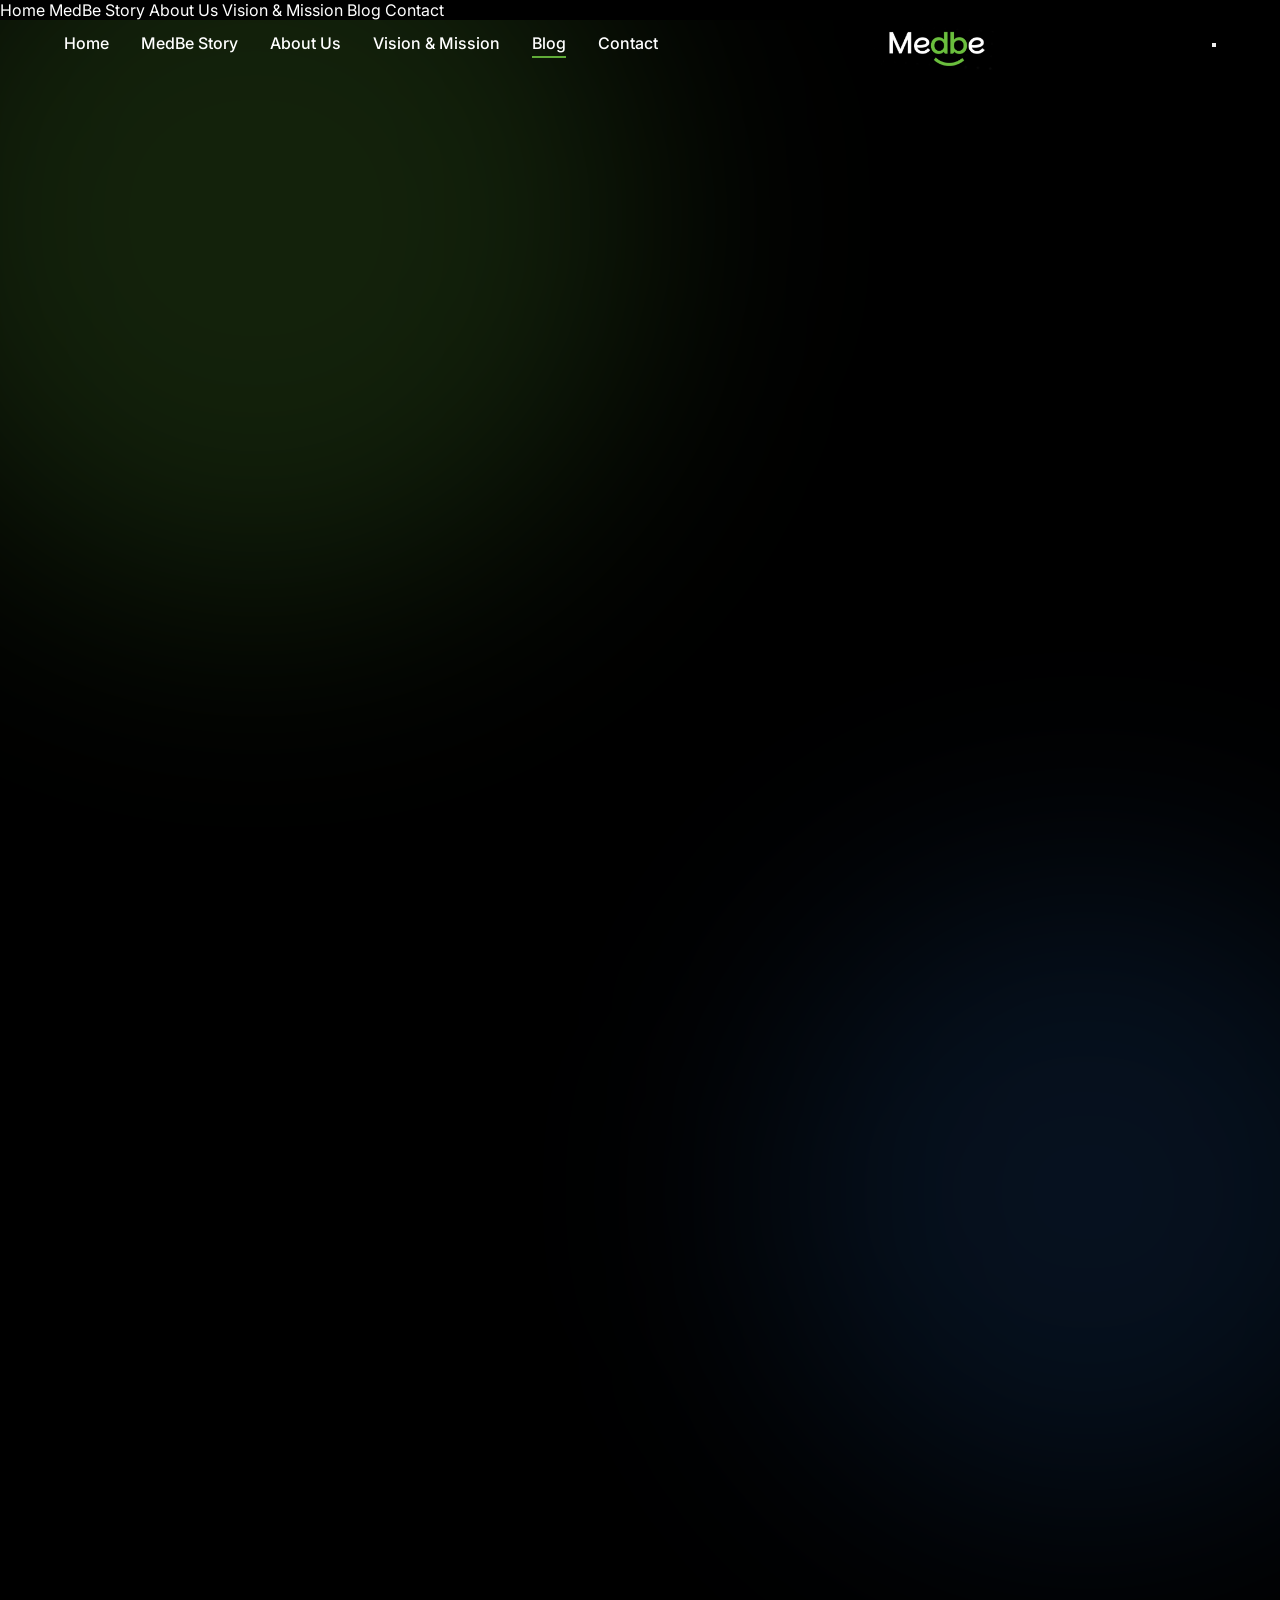
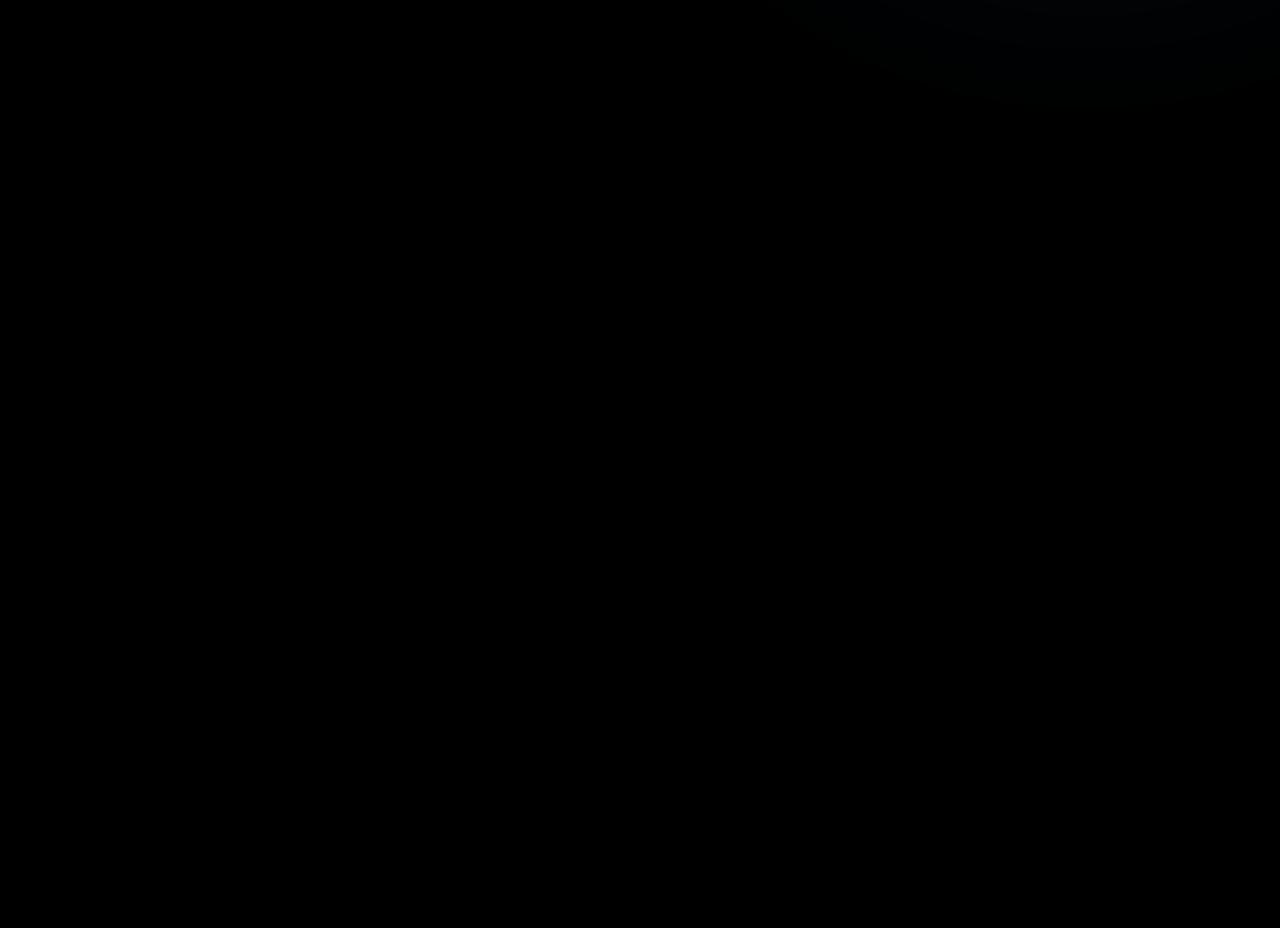
==== commit 75eba23a: "Addition: Blog Page" ====
--- a/blog/index.html
+++ b/blog/index.html
@@ -5,7 +5,7 @@
     <meta charset="UTF-8">
     <meta name="viewport" content="width=device-width, initial-scale=1.0">
     <meta name="description" content="Read the latest insights on health, wellness, and medicine from MedBe Pharmacy in Kochi.">
-    <title>Blog | MedBe Pharmacy</title>
+    <title>MedBe | Premium Insights & Blog</title>
 
     <!-- Favicons -->
     <link rel="icon" type="image/png" sizes="32x32" href="/favicon_io/favicon-32x32.png">
@@ -27,80 +27,111 @@
     <!-- Navbar -->
     <app-navbar active="blog"></app-navbar>
 
-    <!-- Hero -->
-    <header class="blog-hero">
-        <div class="container animate-fade-up">
-            <h1 class="blog-title">Health & Wellness Insights</h1>
-            <p class="blog-subtitle">Expert advice, health tips, and medical knowledge from your trusted pharmacists at Me<span class="brand-db">db</span>e.</p>
-        </div>
-    </header>
+    <div class="blog-main-wrapper">
+        <!-- Ambient Glowing Background Bubbles -->
+        <div class="ambient-orb orb-1"></div>
+        <div class="ambient-orb orb-2"></div>
 
-    <!-- Blog Posts Grid -->
-    <main>
-        <div class="blog-grid">
-            
-            <!-- Post Card 1 -->
-            <article class="blog-card animate-scale-in delay-100">
-                <div class="blog-card-image">
-                    <!-- Placeholder using a gradient/solid color for now, can be replaced with real image -->
-                    <div style="width: 100%; height: 100%; background: linear-gradient(45deg, #0a0a0a, #1a1a1a); display: flex; align-items: center; justify-content: center;">
-                        <svg width="48" height="48" viewBox="0 0 24 24" fill="none" stroke="var(--medbe-green)" stroke-width="1.5">
-                            <path d="M22 12h-4l-3 9L9 3l-3 9H2"/>
-                        </svg>
+        <!-- Hero -->
+        <header class="blog-hero">
+            <div class="container animate-fade-up">
+                <span class="blog-hero-tag">MedBe Editorial</span>
+                <h1 class="blog-title">Insights for a <span>Healthier</span> You.</h1>
+                <p class="blog-subtitle">Dive into expert health tips, modern medical research, and wellness advice deeply curated by our professional pharmacists.</p>
+            </div>
+        </header>
+
+        <!-- Blog Posts Grid -->
+        <main>
+            <div class="blog-grid">
+                
+                <!-- Post Card 1 -->
+                <a href="/blog/the-importance-of-medication-adherence.html" class="blog-card animate-scale-in delay-100">
+                    <div class="blog-card-image">
+                        <span class="blog-category">Wellness Tips</span>
+                        <img src="https://images.unsplash.com/photo-1584308666744-24d59f298830?q=80&w=800&auto=format&fit=crop" alt="Medication Adherence" loading="lazy">
                     </div>
-                </div>
-                <div class="blog-card-content">
-                    <div class="blog-meta">Wellness Tips &bull; <span>Mar 24, 2026</span></div>
-                    <h2 class="blog-card-title"><a href="/blog/the-importance-of-medication-adherence.html">The Importance of Medication Adherence</a></h2>
-                    <p class="blog-card-excerpt">Why taking your prescribed medications exactly as directed is the key to managing long-term health, and how to build better habits.</p>
-                    <a href="/blog/the-importance-of-medication-adherence.html" class="blog-read-more">
-                        Read Article 
-                        <svg width="18" height="18" viewBox="0 0 24 24" fill="none" stroke="currentColor" stroke-width="2">
-                            <line x1="5" y1="12" x2="19" y2="12"></line>
-                            <polyline points="12 5 19 12 12 19"></polyline>
-                        </svg>
-                    </a>
-                </div>
-            </article>
+                    <div class="blog-card-content">
+                        <h2 class="blog-card-title">The Importance of Medication Adherence</h2>
+                        <p class="blog-card-excerpt">Why taking your prescribed medications exactly as directed is the key to managing long-term health, and how to build better habits effectively.</p>
+                        
+                        <div class="blog-card-footer">
+                            <div class="blog-author">
+                                <div class="author-avatar"><img src="https://images.unsplash.com/photo-1612349317150-e413f6a5b16d?q=80&w=150&auto=format&fit=crop" alt="Dr. Sarah"></div>
+                                <div class="author-info">
+                                    <span class="author-name">Dr. Sanjay K.</span>
+                                    <span class="post-date">Mar 24, 2026</span>
+                                </div>
+                            </div>
+                            <div class="blog-read-arrow">
+                                <svg width="20" height="20" viewBox="0 0 24 24" fill="none" stroke="currentColor" stroke-width="2" stroke-linecap="round" stroke-linejoin="round">
+                                    <line x1="5" y1="12" x2="19" y2="12"></line>
+                                    <polyline points="12 5 19 12 12 19"></polyline>
+                                </svg>
+                            </div>
+                        </div>
+                    </div>
+                </a>
 
-            <!-- Post Card 2 Placeholder -->
-            <article class="blog-card animate-scale-in delay-200">
-                <div class="blog-card-image">
-                    <div style="width: 100%; height: 100%; background: linear-gradient(45deg, #0a0a0a, #1a1a1a); display: flex; align-items: center; justify-content: center;">
-                        <svg width="48" height="48" viewBox="0 0 24 24" fill="none" stroke="var(--medbe-green)" stroke-width="1.5">
-                            <circle cx="12" cy="12" r="10" />
-                            <line x1="12" y1="8" x2="12" y2="16" />
-                            <line x1="8" y1="12" x2="16" y2="12" />
-                        </svg>
+                <!-- Post Card 2 -->
+                <a href="#" class="blog-card animate-scale-in delay-200">
+                    <div class="blog-card-image">
+                        <span class="blog-category">Nutrition</span>
+                        <img src="https://images.unsplash.com/photo-1550989460-0adf9ea622e2?q=80&w=800&auto=format&fit=crop" alt="Vitamins and Nutrition" loading="lazy">
                     </div>
-                </div>
-                <div class="blog-card-content">
-                    <div class="blog-meta">Nutrition &bull; <span>Mar 18, 2026</span></div>
-                    <h2 class="blog-card-title"><a href="#">Essential Vitamins for Changing Seasons</a></h2>
-                    <p class="blog-card-excerpt">As the weather shifts, keeping your immune system robust is essential. Learn which vitamins provide the best defense.</p>
-                    <span class="blog-read-more" style="color: var(--gray);">Coming Soon</span>
-                </div>
-            </article>
+                    <div class="blog-card-content">
+                        <h2 class="blog-card-title">Essential Vitamins for Changing Seasons</h2>
+                        <p class="blog-card-excerpt">As the weather shifts, keeping your immune system robust is essential. Discover which vital supplements provide the absolute best defense.</p>
+                        
+                        <div class="blog-card-footer">
+                            <div class="blog-author">
+                                <div class="author-avatar"><img src="https://images.unsplash.com/photo-1594824432258-f75f606346ee?q=80&w=150&auto=format&fit=crop" alt="Author"></div>
+                                <div class="author-info">
+                                    <span class="author-name">MedBe Team</span>
+                                    <span class="post-date">Mar 18, 2026</span>
+                                </div>
+                            </div>
+                            <div class="blog-read-arrow">
+                                <svg width="20" height="20" viewBox="0 0 24 24" fill="none" stroke="currentColor" stroke-width="2" stroke-linecap="round" stroke-linejoin="round">
+                                    <line x1="5" y1="12" x2="19" y2="12"></line>
+                                    <polyline points="12 5 19 12 12 19"></polyline>
+                                </svg>
+                            </div>
+                        </div>
+                    </div>
+                </a>
 
-            <!-- Post Card 3 Placeholder -->
-            <article class="blog-card animate-scale-in delay-300">
-                <div class="blog-card-image">
-                    <div style="width: 100%; height: 100%; background: linear-gradient(45deg, #0a0a0a, #1a1a1a); display: flex; align-items: center; justify-content: center;">
-                        <svg width="48" height="48" viewBox="0 0 24 24" fill="none" stroke="var(--medbe-green)" stroke-width="1.5">
-                            <path d="M12 22s8-4 8-10V5l-8-3-8 3v7c0 6 8 10 8 10z" />
-                        </svg>
+                <!-- Post Card 3 -->
+                <a href="#" class="blog-card animate-scale-in delay-300">
+                    <div class="blog-card-image">
+                        <span class="blog-category">Home Care</span>
+                        <img src="https://images.unsplash.com/photo-1603555500589-72ed58ce49fb?q=80&w=800&auto=format&fit=crop" alt="First Aid Box" loading="lazy">
                     </div>
-                </div>
-                <div class="blog-card-content">
-                    <div class="blog-meta">Home Care &bull; <span>Mar 10, 2026</span></div>
-                    <h2 class="blog-card-title"><a href="#">How to Build a Complete First Aid Kit</a></h2>
-                    <p class="blog-card-excerpt">Every home in Kochi needs a well-stocked first aid kit. Here is the definitive checklist from our expert pharmacists.</p>
-                    <span class="blog-read-more" style="color: var(--gray);">Coming Soon</span>
-                </div>
-            </article>
+                    <div class="blog-card-content">
+                        <h2 class="blog-card-title">Building a Complete First Aid Kit at Home</h2>
+                        <p class="blog-card-excerpt">Every home in Kochi needs a well-stocked first aid kit. Here is the definitive checklist generated by our expert pharmacists.</p>
+                        
+                        <div class="blog-card-footer">
+                            <div class="blog-author">
+                                <div class="author-avatar"><img src="https://images.unsplash.com/photo-1622253692010-333f2da6031d?q=80&w=150&auto=format&fit=crop" alt="Author"></div>
+                                <div class="author-info">
+                                    <span class="author-name">Dr. Sanjay K.</span>
+                                    <span class="post-date">Mar 10, 2026</span>
+                                </div>
+                            </div>
+                            <div class="blog-read-arrow">
+                                <svg width="20" height="20" viewBox="0 0 24 24" fill="none" stroke="currentColor" stroke-width="2" stroke-linecap="round" stroke-linejoin="round">
+                                    <line x1="5" y1="12" x2="19" y2="12"></line>
+                                    <polyline points="12 5 19 12 12 19"></polyline>
+                                </svg>
+                            </div>
+                        </div>
+                    </div>
+                </a>
 
-        </div>
-    </main>
+            </div>
+        </main>
+    </div>
 
     <!-- Footer -->
     <app-footer></app-footer>
--- a/assets/css/blog.css
+++ b/assets/css/blog.css
@@ -1,44 +1,107 @@
-/* Blog Specific Styles */
-
+/* Premium Blog Aesthetics
+   Includes glassmorphism, dynamic glowing orbs, gradient text, and micro-animations. */
+
+:root {
+    --glass-bg: rgba(255, 255, 255, 0.02);
+    --glass-border: rgba(255, 255, 255, 0.08);
+    --glass-highlight: rgba(255, 255, 255, 0.15);
+    --blob-green: rgba(96, 172, 56, 0.2);
+    --blob-blue: rgba(45, 114, 210, 0.15);
+}
+
+.blog-main-wrapper {
+    position: relative;
+    overflow: hidden;
+    min-height: 100vh;
+}
+
+/* Ambient Background Glowing Orbs */
+.ambient-orb {
+    position: absolute;
+    border-radius: 50%;
+    filter: blur(120px);
+    z-index: 0;
+    pointer-events: none;
+    animation: orb-drift 20s infinite alternate ease-in-out;
+}
+
+.orb-1 {
+    top: -10%;
+    left: -10%;
+    width: 60vw;
+    height: 60vw;
+    background: var(--blob-green);
+    animation-delay: 0s;
+}
+
+.orb-2 {
+    bottom: 20%;
+    right: -10%;
+    width: 50vw;
+    height: 50vw;
+    background: var(--blob-blue);
+    animation-delay: -10s;
+}
+
+@keyframes orb-drift {
+    0% { transform: translate(0, 0) scale(1); }
+    100% { transform: translate(10%, 10%) scale(1.1); }
+}
+
+/* Blog Hero */
 .blog-hero {
-    padding: 180px 0 100px;
-    background: var(--bg-darker);
+    padding: 220px 0 120px;
     text-align: center;
     position: relative;
-    overflow: hidden;
-}
-
-.blog-hero::before {
-    content: '';
-    position: absolute;
-    top: -50%;
-    left: 50%;
-    transform: translateX(-50%);
-    width: 600px;
-    height: 600px;
-    background: radial-gradient(circle, rgba(96, 172, 56, 0.15) 0%, rgba(0, 0, 0, 0) 70%);
-    pointer-events: none;
+    z-index: 2;
+}
+
+.blog-hero-tag {
+    display: inline-block;
+    padding: 8px 16px;
+    border-radius: 50px;
+    background: rgba(96, 172, 56, 0.1);
+    border: 1px solid rgba(96, 172, 56, 0.3);
+    color: var(--medbe-green);
+    font-size: 0.85rem;
+    font-weight: 600;
+    letter-spacing: 1.5px;
+    text-transform: uppercase;
+    margin-bottom: 24px;
+    backdrop-filter: blur(8px);
 }
 
 .blog-title {
-    font-size: 3.5rem;
-    margin-bottom: 20px;
+    font-size: 4.5rem;
+    font-weight: 700;
+    margin-bottom: 24px;
+    line-height: 1.1;
+    background: linear-gradient(135deg, #ffffff 30%, #a0a0a0 100%);
+    -webkit-background-clip: text;
+    -webkit-text-fill-color: transparent;
+    letter-spacing: -1px;
+}
+
+.blog-title span {
+    background: linear-gradient(135deg, var(--medbe-green) 0%, #3a7a1f 100%);
+    -webkit-background-clip: text;
+    -webkit-text-fill-color: transparent;
 }
 
 .blog-subtitle {
-    font-size: 1.2rem;
+    font-size: 1.25rem;
     color: var(--text-secondary);
-    max-width: 600px;
+    max-width: 650px;
     margin: 0 auto;
+    line-height: 1.7;
 }
 
 /* Blog Grid */
 .blog-grid {
     display: grid;
-    grid-template-columns: repeat(auto-fit, minmax(320px, 1fr));
+    grid-template-columns: repeat(auto-fill, minmax(360px, 1fr));
     gap: 40px;
-    margin-top: -40px;
-    margin-bottom: 80px;
+    margin-bottom: 120px;
     padding: 0 24px;
     position: relative;
     z-index: 2;
@@ -47,198 +110,335 @@
     margin-right: auto;
 }
 
+/* Premium Glassmorphism Card */
 .blog-card {
-    background: var(--bg-card);
-    border: 1px solid rgba(255, 255, 255, 0.05);
-    border-radius: var(--border-radius);
+    background: var(--glass-bg);
+    border: 1px solid var(--glass-border);
+    border-top: 1px solid var(--glass-highlight);
+    border-left: 1px solid var(--glass-highlight);
+    border-radius: 20px;
     overflow: hidden;
-    transition: transform 0.3s ease, border-color 0.3s ease;
+    backdrop-filter: blur(20px);
+    -webkit-backdrop-filter: blur(20px);
+    box-shadow: 0 15px 35px rgba(0, 0, 0, 0.4);
+    transition: all 0.5s cubic-bezier(0.16, 1, 0.3, 1);
     display: flex;
     flex-direction: column;
+    position: relative;
+    text-decoration: none;
+}
+
+.blog-card::before {
+    content: '';
+    position: absolute;
+    top: 0;
+    left: 0;
+    right: 0;
+    bottom: 0;
+    background: linear-gradient(135deg, rgba(255,255,255,0.05) 0%, rgba(255,255,255,0) 100%);
+    pointer-events: none;
+    z-index: 1;
 }
 
 .blog-card:hover {
-    transform: translateY(-5px);
-    border-color: rgba(96, 172, 56, 0.3);
+    transform: translateY(-12px);
+    border-color: rgba(96, 172, 56, 0.4);
+    box-shadow: 0 30px 60px rgba(0, 0, 0, 0.6), 0 0 40px rgba(96, 172, 56, 0.15);
 }
 
 .blog-card-image {
     width: 100%;
-    height: 220px;
-    background: #111;
-    display: flex;
-    align-items: center;
-    justify-content: center;
+    height: 240px;
     overflow: hidden;
     position: relative;
+    z-index: 0;
 }
 
 .blog-card-image img {
     width: 100%;
     height: 100%;
     object-fit: cover;
-    transition: transform 0.5s ease;
+    transition: transform 0.8s cubic-bezier(0.16, 1, 0.3, 1);
 }
 
 .blog-card:hover .blog-card-image img {
-    transform: scale(1.05);
-}
-
-.blog-card-content {
-    padding: 30px;
-    flex-grow: 1;
-    display: flex;
-    flex-direction: column;
-}
-
-.blog-meta {
-    font-size: 0.85rem;
-    color: var(--medbe-green);
-    margin-bottom: 15px;
+    transform: scale(1.08);
+}
+
+.blog-category {
+    position: absolute;
+    top: 20px;
+    left: 20px;
+    background: rgba(0, 0, 0, 0.5);
+    backdrop-filter: blur(12px);
+    -webkit-backdrop-filter: blur(12px);
+    border: 1px solid rgba(255, 255, 255, 0.1);
+    padding: 6px 14px;
+    border-radius: 50px;
+    color: var(--white);
+    font-size: 0.8rem;
     font-weight: 600;
     letter-spacing: 1px;
     text-transform: uppercase;
+    z-index: 2;
+}
+
+.blog-card-content {
+    padding: 35px;
+    flex-grow: 1;
+    display: flex;
+    flex-direction: column;
+    position: relative;
+    z-index: 2;
 }
 
 .blog-card-title {
-    font-size: 1.5rem;
+    font-size: 1.6rem;
+    font-family: var(--font-heading);
     margin-bottom: 15px;
-    line-height: 1.4;
+    line-height: 1.35;
+    color: var(--white);
+    transition: color 0.3s ease;
+}
+
+.blog-card:hover .blog-card-title {
+    color: var(--medbe-green);
 }
 
 .blog-card-excerpt {
     color: var(--text-secondary);
-    margin-bottom: 25px;
-    font-size: 1rem;
+    line-height: 1.6;
+    font-size: 1.05rem;
+    margin-bottom: 30px;
     flex-grow: 1;
 }
 
-.blog-read-more {
-    color: var(--white);
-    font-weight: 600;
-    display: inline-flex;
-    align-items: center;
-    gap: 8px;
-    font-size: 0.95rem;
-}
-
-.blog-read-more svg {
-    transition: transform 0.3s ease;
-}
-
-.blog-card:hover .blog-read-more svg {
-    transform: translateX(5px);
-    color: var(--medbe-green);
-}
-
-/* Individual Post Post */
-.post-header {
-    padding: 180px 0 60px;
-    text-align: center;
-    max-width: 800px;
-    margin: 0 auto;
-}
-
-.post-meta {
-    display: flex;
-    align-items: center;
-    justify-content: center;
-    gap: 20px;
-    color: var(--medbe-green);
+/* Card Footer (Author & Date) */
+.blog-card-footer {
+    display: flex;
+    align-items: center;
+    justify-content: space-between;
+    border-top: 1px solid rgba(255, 255, 255, 0.08);
+    padding-top: 20px;
+}
+
+.blog-author {
+    display: flex;
+    align-items: center;
+    gap: 12px;
+}
+
+.author-avatar {
+    width: 36px;
+    height: 36px;
+    border-radius: 50%;
+    background: #222;
+    overflow: hidden;
+    border: 1px solid var(--medbe-green);
+}
+
+.author-avatar img {
+    width: 100%;
+    height: 100%;
+    object-fit: cover;
+}
+
+.author-info {
+    display: flex;
+    flex-direction: column;
+}
+
+.author-name {
     font-size: 0.9rem;
     font-weight: 600;
-    margin-bottom: 20px;
-    text-transform: uppercase;
-    letter-spacing: 1px;
-}
-
-.post-meta span {
+    color: var(--white);
+}
+
+.post-date {
+    font-size: 0.8rem;
+    color: var(--gray);
+}
+
+.blog-read-arrow {
+    width: 40px;
+    height: 40px;
+    border-radius: 50%;
+    background: rgba(255, 255, 255, 0.05);
+    border: 1px solid rgba(255, 255, 255, 0.1);
+    display: flex;
+    align-items: center;
+    justify-content: center;
+    transition: all 0.3s ease;
+    color: var(--white);
+}
+
+.blog-card:hover .blog-read-arrow {
+    background: var(--medbe-green);
+    border-color: var(--medbe-green);
+    color: #000;
+    transform: translateX(5px);
+}
+
+/* -------------------------------------
+   Individual Post Template Premium Styles
+-------------------------------------- */
+.post-layout {
+    position: relative;
+    z-index: 2;
+}
+
+.post-header {
+    padding: 200px 24px 80px;
+    text-align: center;
+    max-width: 900px;
+    margin: 0 auto;
+}
+
+.post-title {
+    font-size: 4rem;
+    line-height: 1.15;
+    margin-bottom: 30px;
+    background: linear-gradient(135deg, #ffffff 40%, #a0a0a0 100%);
+    -webkit-background-clip: text;
+    -webkit-text-fill-color: transparent;
+    letter-spacing: -1px;
+}
+
+.post-meta-bar {
+    display: inline-flex;
+    align-items: center;
+    gap: 30px;
+    background: var(--glass-bg);
+    border: 1px solid var(--glass-border);
+    backdrop-filter: blur(12px);
+    -webkit-backdrop-filter: blur(12px);
+    padding: 12px 30px;
+    border-radius: 50px;
+}
+
+.meta-item {
+    display: flex;
+    align-items: center;
+    gap: 10px;
+    font-size: 0.95rem;
     color: var(--text-secondary);
 }
 
-.post-title {
-    font-size: 3.5rem;
-    margin-bottom: 30px;
-    line-height: 1.2;
+.meta-item svg {
+    color: var(--medbe-green);
 }
 
 .post-featured-image {
     width: 100%;
     max-width: var(--container-width);
-    margin: 0 auto 60px;
-    height: 500px;
-    border-radius: var(--border-radius);
+    margin: 0 auto 80px;
+    height: 600px;
+    border-radius: 24px;
     overflow: hidden;
     position: relative;
     padding: 0 24px;
+    box-shadow: 0 20px 50px rgba(0, 0, 0, 0.5);
+    border: 1px solid var(--glass-border);
 }
 
 .post-featured-image img {
     width: 100%;
     height: 100%;
     object-fit: cover;
-    border-radius: var(--border-radius);
 }
 
 .post-content {
-    max-width: 760px;
-    margin: 0 auto 100px;
+    max-width: 800px;
+    margin: 0 auto 120px;
     padding: 0 24px;
-    font-size: 1.15rem;
-    line-height: 1.8;
+    font-size: 1.2rem;
+    line-height: 1.85;
+    color: #d0d0d0;
+}
+
+.post-content p {
+    margin-bottom: 30px;
 }
 
 .post-content h2 {
-    font-size: 2.2rem;
-    margin: 60px 0 25px;
-    color: var(--text-primary);
+    font-size: 2.4rem;
+    margin: 70px 0 30px;
+    color: #fff;
+    background: linear-gradient(90deg, #fff, #a0a0a0);
+    -webkit-background-clip: text;
+    -webkit-text-fill-color: transparent;
 }
 
 .post-content h3 {
-    font-size: 1.6rem;
-    margin: 40px 0 20px;
-}
-
-.post-content p {
-    margin-bottom: 25px;
+    font-size: 1.8rem;
+    margin: 50px 0 25px;
+    color: #fff;
 }
 
 .post-content ul {
-    margin-bottom: 30px;
-    padding-left: 20px;
+    margin-bottom: 40px;
+    padding-left: 0;
+    list-style: none;
 }
 
 .post-content li {
-    margin-bottom: 15px;
-    color: var(--text-secondary);
-    position: relative;
-    padding-left: 15px;
+    margin-bottom: 20px;
+    position: relative;
+    padding-left: 35px;
+    background: rgba(255, 255, 255, 0.02);
+    border: 1px solid rgba(255, 255, 255, 0.05);
+    padding: 20px 20px 20px 50px;
+    border-radius: 12px;
 }
 
 .post-content li::before {
-    content: '•';
+    content: '✓';
+    position: absolute;
+    left: 20px;
+    top: 22px;
+    color: var(--bg-black);
+    background: var(--medbe-green);
+    width: 20px;
+    height: 20px;
+    display: flex;
+    align-items: center;
+    justify-content: center;
+    border-radius: 50%;
+    font-size: 0.7rem;
+    font-weight: bold;
+}
+
+.post-content blockquote {
+    border-left: none;
+    padding: 40px;
+    margin: 60px 0;
+    background: var(--glass-bg);
+    border: 1px solid var(--glass-border);
+    border-top: 1px solid var(--glass-highlight);
+    border-left: 1px solid var(--glass-highlight);
+    border-radius: 20px;
+    font-style: italic;
+    color: #fff;
+    font-size: 1.4rem;
+    line-height: 1.6;
+    position: relative;
+    backdrop-filter: blur(10px);
+}
+
+.post-content blockquote::before {
+    content: '"';
+    position: absolute;
+    top: -20px;
+    left: 20px;
+    font-size: 6rem;
     color: var(--medbe-green);
-    position: absolute;
-    left: -5px;
-    font-weight: bold;
-}
-
-.post-content blockquote {
-    border-left: 4px solid var(--medbe-green);
-    padding: 20px 30px;
-    margin: 40px 0;
-    background: var(--bg-card);
-    border-radius: 0 var(--border-radius) var(--border-radius) 0;
-    font-style: italic;
-    color: var(--text-primary);
+    opacity: 0.3;
+    font-family: serif;
 }
 
 @media (max-width: 768px) {
-    .blog-title, .post-title {
-        font-size: 2.5rem;
-    }
-    
-    .post-featured-image {
-        height: 300px;
-    }
-}
+    .blog-title { font-size: 3rem; }
+    .post-title { font-size: 2.8rem; }
+    .post-featured-image { height: 350px; }
+    .post-meta-bar { flex-direction: column; gap: 15px; align-items: flex-start; padding: 20px; border-radius: 16px; }
+}
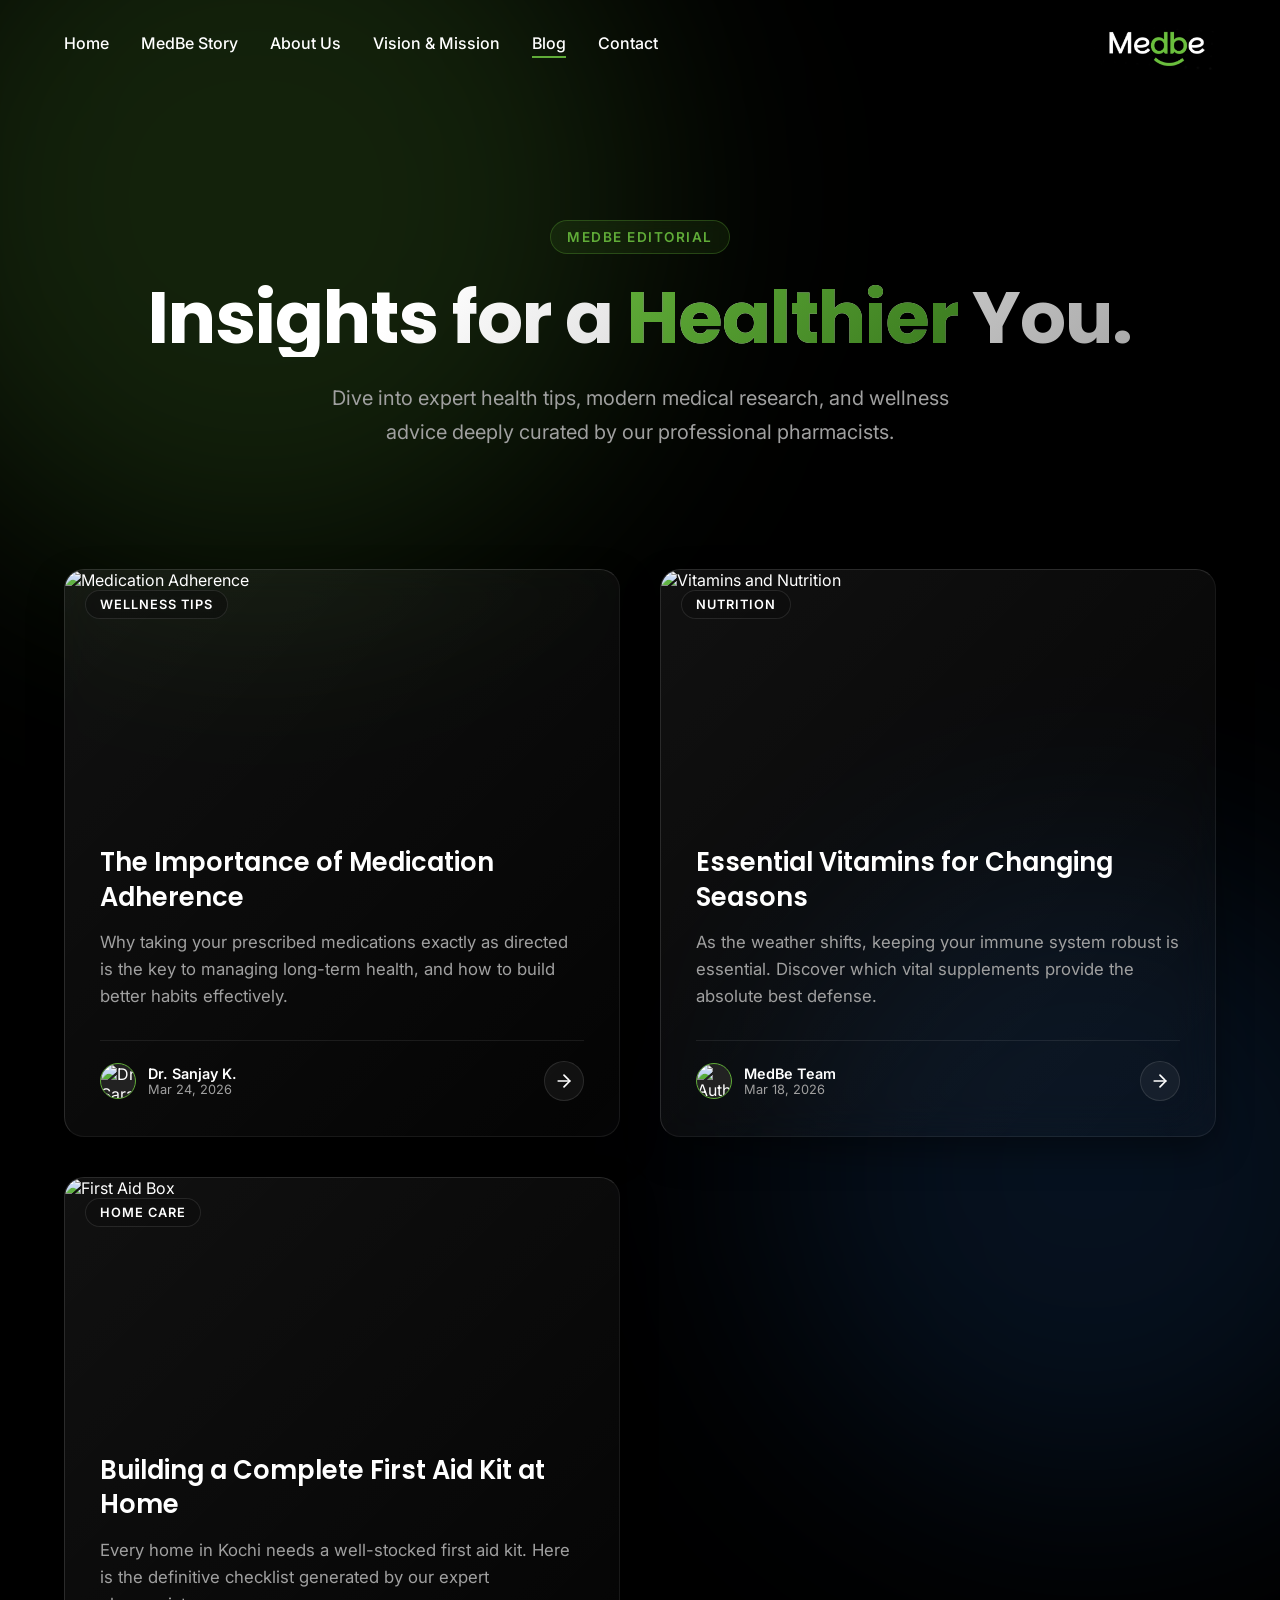
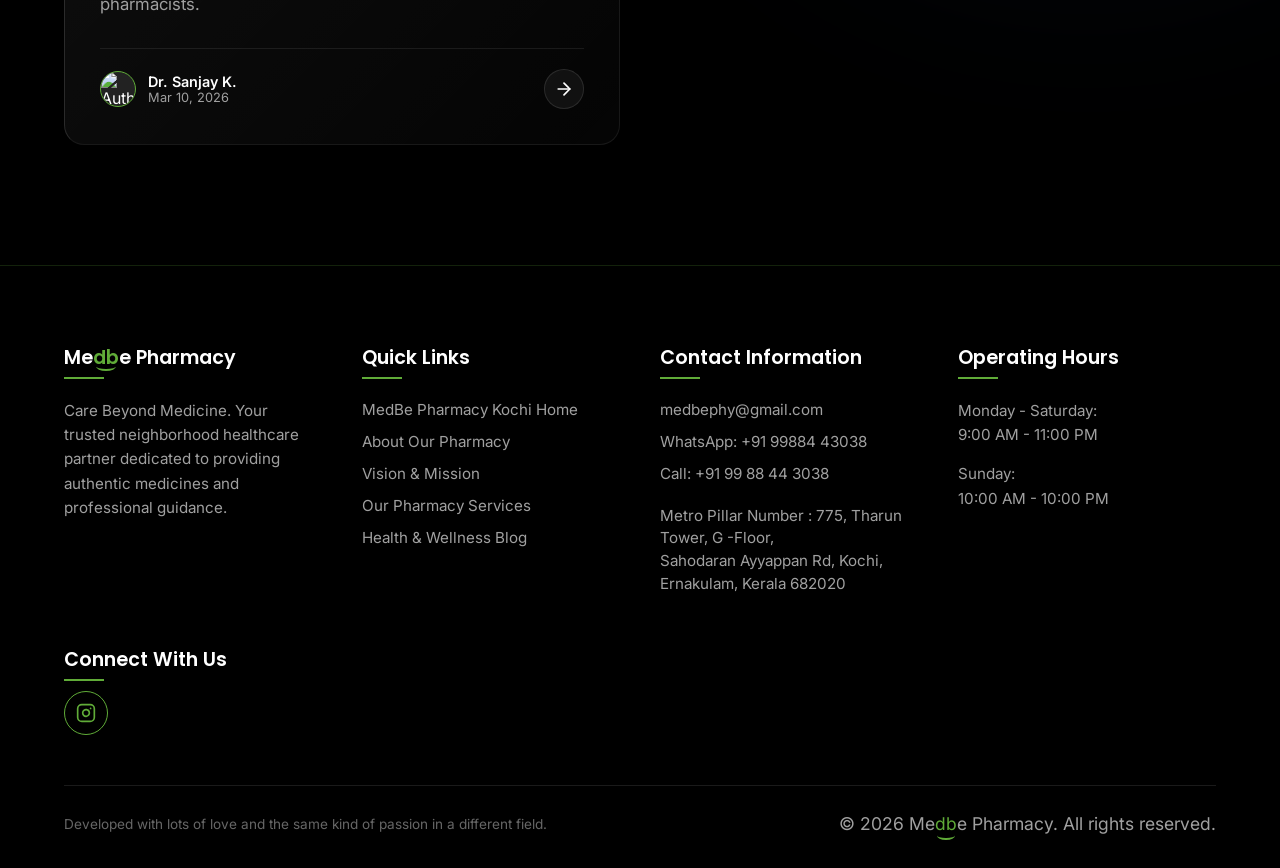
==== commit 9445ed1a: "Addition: Blog Page" ====
--- a/blog/index.html
+++ b/blog/index.html
@@ -19,6 +19,8 @@
 
     <!-- CSS -->
     <link rel="stylesheet" href="/assets/css/style.css">
+    <link rel="stylesheet" href="/assets/css/animations.css">
+    <link rel="stylesheet" href="/assets/css/mobile.css">
     <link rel="stylesheet" href="/assets/css/blog.css">
 </head>
 
@@ -138,6 +140,8 @@
 
     <!-- Scripts -->
     <script src="/assets/js/components.js"></script>
+    <script src="/assets/js/main.js"></script>
+    <script src="/assets/js/animations.js"></script>
 
 </body>
 </html>
--- a/assets/css/animations.css
+++ b/assets/css/animations.css
@@ -0,0 +1,510 @@
+/* ============================================
+   MedBe Medical Animations & Visual Effects
+   ============================================ */
+
+/* ----- BRAND SWEEP ANIMATION (MedBe name) ----- */
+@keyframes brand-sweep {
+    0% {
+        transform: translateX(-120%) skewX(-15deg);
+        opacity: 0.7;
+    }
+
+    100% {
+        transform: translateX(250%) skewX(-15deg);
+        opacity: 0;
+    }
+}
+
+@keyframes brand-glow-pulse {
+
+    0%,
+    100% {
+        text-shadow: 0 0 8px rgba(96, 172, 56, 0);
+    }
+
+    50% {
+        text-shadow: 0 0 18px rgba(96, 172, 56, 0.6), 0 0 30px rgba(96, 172, 56, 0.25);
+    }
+}
+
+/* Applied to hero-title and all heading-level MedBe text */
+.hero-title {
+    position: relative;
+    overflow: visible;
+}
+
+/* Shimmer sweep overlay on the hero h1 */
+.hero-title::before {
+    content: '';
+    position: absolute;
+    top: -5%;
+    left: 0;
+    width: 40%;
+    height: 110%;
+    background: linear-gradient(105deg,
+            transparent 30%,
+            rgba(96, 172, 56, 0.18) 50%,
+            transparent 70%);
+    animation: brand-sweep 2.8s cubic-bezier(0.4, 0, 0.2, 1) 0.6s 1 forwards;
+    pointer-events: none;
+    z-index: 10;
+}
+
+/* Subtle glow on the branded "db" letters */
+.brand-db {
+    animation: brand-glow-pulse 3s ease-in-out infinite;
+}
+
+/* Hover green glow on any element containing brand class */
+.hero-title:hover .brand-db,
+h2:hover .brand-db,
+h3:hover .brand-db {
+    text-shadow: 0 0 20px rgba(96, 172, 56, 0.9), 0 0 40px rgba(96, 172, 56, 0.4);
+    transition: text-shadow 0.3s ease;
+}
+
+/* Green underline animation on MedBe-brand text hover */
+.nap-info strong,
+.footer h3 {
+    position: relative;
+    display: inline-block;
+}
+
+.nap-info strong::after {
+    content: '';
+    position: absolute;
+    bottom: -2px;
+    left: 0;
+    width: 0;
+    height: 2px;
+    background: #60AC38;
+    transition: width 0.4s ease;
+}
+
+.nap-info strong:hover::after {
+    width: 100%;
+}
+
+
+/* ----- FLOATING MEDICAL ICONS (Vision Section) ----- */
+@keyframes med-float {
+
+    0%,
+    100% {
+        transform: translateY(0px) rotate(0deg);
+        opacity: 0.18;
+    }
+
+    33% {
+        transform: translateY(-18px) rotate(6deg);
+        opacity: 0.28;
+    }
+
+    66% {
+        transform: translateY(-8px) rotate(-4deg);
+        opacity: 0.22;
+    }
+}
+
+@keyframes med-float-b {
+
+    0%,
+    100% {
+        transform: translateY(-10px) rotate(0deg);
+        opacity: 0.15;
+    }
+
+    50% {
+        transform: translateY(10px) rotate(-8deg);
+        opacity: 0.25;
+    }
+}
+
+@keyframes med-float-c {
+
+    0%,
+    100% {
+        transform: translateY(0px) rotate(5deg);
+        opacity: 0.12;
+    }
+
+    50% {
+        transform: translateY(-14px) rotate(-5deg);
+        opacity: 0.22;
+    }
+}
+
+.vm-section-wrapper {
+    position: relative;
+    overflow: hidden;
+}
+
+.med-float-icon {
+    position: absolute;
+    color: #60AC38;
+    pointer-events: none;
+    z-index: 0;
+    opacity: 0.18;
+}
+
+.med-float-icon svg {
+    display: block;
+}
+
+.med-icon-1 {
+    top: 5%;
+    left: 3%;
+    animation: med-float 7s ease-in-out infinite;
+}
+
+.med-icon-2 {
+    top: 15%;
+    right: 4%;
+    animation: med-float-b 9s ease-in-out 1s infinite;
+}
+
+.med-icon-3 {
+    bottom: 15%;
+    left: 5%;
+    animation: med-float-c 8s ease-in-out 2s infinite;
+}
+
+.med-icon-4 {
+    bottom: 8%;
+    right: 6%;
+    animation: med-float 10s ease-in-out 0.5s infinite;
+}
+
+.med-icon-5 {
+    top: 45%;
+    left: 1.5%;
+    animation: med-float-b 6s ease-in-out 3s infinite;
+}
+
+
+/* ----- VM CARD EFFECTS (Vision & Mission) ----- */
+@keyframes border-pulse-once {
+    0% {
+        box-shadow: 0 0 0 0 rgba(96, 172, 56, 0.55);
+    }
+
+    60% {
+        box-shadow: 0 0 0 18px rgba(96, 172, 56, 0);
+    }
+
+    100% {
+        box-shadow: 0 0 0 0 rgba(96, 172, 56, 0);
+    }
+}
+
+.vm-card {
+    position: relative;
+    z-index: 1;
+    transition: transform 0.35s ease, box-shadow 0.35s ease;
+}
+
+.vm-card.is-animated {
+    animation: border-pulse-once 1.4s ease-out 0.2s 1;
+}
+
+.vm-card:hover {
+    transform: translateY(-6px);
+    box-shadow: 0 12px 40px rgba(96, 172, 56, 0.2);
+}
+
+/* Green accent line sweeping in on vm-card reveal */
+.vm-card::after {
+    content: '';
+    position: absolute;
+    bottom: 0;
+    left: 0;
+    height: 3px;
+    width: 0%;
+    background: linear-gradient(90deg, #60AC38, transparent);
+    border-radius: 0 0 12px 12px;
+    transition: width 0.8s cubic-bezier(0.16, 1, 0.3, 1);
+}
+
+.vm-card.is-animated::after {
+    width: 100%;
+}
+
+
+/* ----- MISSION SEQUENCE ANIMATION ----- */
+@keyframes seq-appear {
+    from {
+        opacity: 0;
+        transform: translateY(14px) scale(0.88);
+    }
+
+    to {
+        opacity: 1;
+        transform: translateY(0) scale(1);
+    }
+}
+
+@keyframes seq-slide {
+    from {
+        opacity: 0;
+        transform: translateX(-20px);
+    }
+
+    to {
+        opacity: 1;
+        transform: translateX(0);
+    }
+}
+
+@keyframes heartbeat {
+
+    0%,
+    100% {
+        transform: scale(1);
+    }
+
+    14% {
+        transform: scale(1.2);
+    }
+
+    28% {
+        transform: scale(1);
+    }
+
+    42% {
+        transform: scale(1.12);
+    }
+
+    70% {
+        transform: scale(1);
+    }
+}
+
+.mission-sequence {
+    display: flex;
+    align-items: center;
+    gap: 10px;
+    margin: 22px 0 10px;
+    flex-wrap: wrap;
+}
+
+.mission-seq-step {
+    display: flex;
+    flex-direction: column;
+    align-items: center;
+    gap: 5px;
+    opacity: 0;
+    color: #60AC38;
+    font-size: 0.78rem;
+    font-weight: 600;
+    letter-spacing: 0.5px;
+    text-transform: uppercase;
+}
+
+.mission-seq-step svg {
+    margin-bottom: 2px;
+}
+
+.mission-seq-arrow {
+    color: rgba(96, 172, 56, 0.45);
+    opacity: 0;
+    font-size: 1.2rem;
+    line-height: 1;
+    padding-bottom: 14px;
+}
+
+/* Triggered by JS when mission card enters viewport */
+.mission-sequence.seq-visible .mission-seq-step:nth-child(1) {
+    animation: seq-appear 0.5s ease forwards 0.1s;
+}
+
+.mission-sequence.seq-visible .mission-seq-arrow:nth-child(2) {
+    animation: seq-appear 0.4s ease forwards 0.35s;
+}
+
+.mission-sequence.seq-visible .mission-seq-step:nth-child(3) {
+    animation: seq-slide 0.5s ease forwards 0.55s;
+}
+
+.mission-sequence.seq-visible .mission-seq-arrow:nth-child(4) {
+    animation: seq-appear 0.4s ease forwards 0.75s;
+}
+
+.mission-sequence.seq-visible .mission-seq-step:nth-child(5) {
+    animation: seq-appear 0.5s ease forwards 0.95s;
+}
+
+/* Heart icon pulse */
+.mission-seq-step .heart-icon {
+    animation: heartbeat 1.6s ease-in-out infinite;
+}
+
+
+/* ----- VALUE CARDS (Core Values on vision.html) ----- */
+.principle-card {
+    position: relative;
+    overflow: hidden;
+    transition: transform 0.35s ease, box-shadow 0.35s ease, border-color 0.35s ease;
+}
+
+/* Floating shine sweep on hover */
+.principle-card::before {
+    content: '';
+    position: absolute;
+    top: -60%;
+    left: -80%;
+    width: 60%;
+    height: 220%;
+    background: linear-gradient(105deg,
+            transparent 40%,
+            rgba(96, 172, 56, 0.12) 55%,
+            transparent 70%);
+    transform: skewX(-15deg);
+    transition: left 0.55s ease, opacity 0.55s ease;
+    opacity: 0;
+    pointer-events: none;
+    z-index: 2;
+}
+
+.principle-card:hover::before {
+    left: 140%;
+    opacity: 1;
+}
+
+/* Icon hover: pulse + slight rotate */
+.principle-card:hover>div:first-child svg {
+    animation: icon-pulse 0.5s ease;
+}
+
+@keyframes icon-pulse {
+    0% {
+        transform: rotate(0deg) scale(1);
+    }
+
+    25% {
+        transform: rotate(-8deg) scale(1.15);
+    }
+
+    75% {
+        transform: rotate(6deg) scale(1.1);
+    }
+
+    100% {
+        transform: rotate(0deg) scale(1);
+    }
+}
+
+/* Staggered scroll reveal - JS adds .seq-revealed to grid */
+.principles-grid.seq-revealed .principle-card:nth-child(1) {
+    animation: seq-appear 0.5s ease forwards;
+}
+
+.principles-grid.seq-revealed .principle-card:nth-child(2) {
+    animation: seq-appear 0.5s ease forwards 0.12s;
+}
+
+.principles-grid.seq-revealed .principle-card:nth-child(3) {
+    animation: seq-appear 0.5s ease forwards 0.24s;
+}
+
+.principles-grid.seq-revealed .principle-card:nth-child(4) {
+    animation: seq-appear 0.5s ease forwards 0.36s;
+}
+
+.principles-grid.seq-revealed .principle-card:nth-child(5) {
+    animation: seq-appear 0.5s ease forwards 0.48s;
+}
+
+.principles-grid.seq-revealed .principle-card {
+    opacity: 0;
+    /* start hidden, animation fills in */
+}
+
+
+/* ----- MEDICAL BACKGROUND PARTICLES ----- */
+@keyframes particle-drift {
+    0% {
+        transform: translateY(0) translateX(0) rotate(0deg);
+        opacity: 0;
+    }
+
+    10% {
+        opacity: var(--p-opacity, 0.06);
+    }
+
+    90% {
+        opacity: var(--p-opacity, 0.06);
+    }
+
+    100% {
+        transform: translateY(-120px) translateX(30px) rotate(180deg);
+        opacity: 0;
+    }
+}
+
+.med-particles-canvas {
+    position: absolute;
+    inset: 0;
+    pointer-events: none;
+    overflow: hidden;
+    z-index: 0;
+}
+
+.med-particle {
+    position: absolute;
+    color: #60AC38;
+    animation: particle-drift linear infinite;
+}
+
+
+/* ----- SECTION TITLE ACCENT LINE ----- */
+.section-accent-line {
+    display: block;
+    width: 0;
+    height: 3px;
+    background: linear-gradient(90deg, #60AC38, rgba(96, 172, 56, 0.2));
+    border-radius: 2px;
+    margin-bottom: 18px;
+    transition: width 0.9s cubic-bezier(0.16, 1, 0.3, 1);
+}
+
+.section-accent-line.is-animated {
+    width: 70px;
+}
+
+
+/* ----- GLOBAL MEDBE TEXT HOVER GLOW ----- */
+h1:hover,
+h2:hover,
+h3:hover {
+    transition: text-shadow 0.3s ease;
+}
+
+/* ----- DELAY HELPERS (extend to 600ms) ----- */
+.delay-600 {
+    transition-delay: 600ms;
+}
+
+/* ----- CORE VALUES: staggered scroll reveal ----- */
+.values-grid.seq-revealed .value-card {
+    opacity: 0;
+}
+
+.values-grid.seq-revealed .value-card:nth-child(1) {
+    animation: seq-appear 0.5s ease forwards 0s;
+}
+
+.values-grid.seq-revealed .value-card:nth-child(2) {
+    animation: seq-appear 0.5s ease forwards 0.1s;
+}
+
+.values-grid.seq-revealed .value-card:nth-child(3) {
+    animation: seq-appear 0.5s ease forwards 0.2s;
+}
+
+.values-grid.seq-revealed .value-card:nth-child(4) {
+    animation: seq-appear 0.5s ease forwards 0.3s;
+}
+
+.values-grid.seq-revealed .value-card:nth-child(5) {
+    animation: seq-appear 0.5s ease forwards 0.4s;
+}
--- a/assets/css/mobile.css
+++ b/assets/css/mobile.css
@@ -0,0 +1,634 @@
+/* ============================================================
+   MedBe Pharmacy – Mobile & Tablet Responsive Stylesheet
+   ALL desktop styles are in style.css and left untouched.
+   This file only applies styles inside breakpoints.
+   ============================================================ */
+
+/* ============================================================
+   HAMBURGER MENU – mobile nav
+   ============================================================ */
+
+/* Button hidden on desktop */
+.nav-hamburger {
+    display: none;
+    flex-direction: column;
+    gap: 5px;
+    background: none;
+    border: none;
+    cursor: pointer;
+    padding: 8px;
+    z-index: 1100;
+}
+
+.nav-hamburger span {
+    display: block;
+    width: 24px;
+    height: 2px;
+    background: var(--white);
+    border-radius: 2px;
+    transition: transform 0.3s ease, opacity 0.3s ease, background 0.3s ease;
+    transform-origin: center;
+}
+
+/* X state when open */
+.nav-hamburger.is-open span:nth-child(1) {
+    transform: translateY(7px) rotate(45deg);
+    background: var(--medbe-green);
+}
+
+.nav-hamburger.is-open span:nth-child(2) {
+    opacity: 0;
+    transform: scaleX(0);
+}
+
+.nav-hamburger.is-open span:nth-child(3) {
+    transform: translateY(-7px) rotate(-45deg);
+    background: var(--medbe-green);
+}
+
+/* Mobile dropdown overlay */
+.nav-mobile-menu {
+    display: none;
+    position: fixed;
+    top: 0;
+    left: 0;
+    width: 100%;
+    height: 100%;
+    background: rgba(0, 0, 0, 0.97);
+    z-index: 1050;
+    flex-direction: column;
+    align-items: center;
+    justify-content: center;
+    gap: 0;
+    opacity: 0;
+    transition: opacity 0.3s ease;
+}
+
+.nav-mobile-menu.is-open {
+    display: flex;
+    opacity: 1;
+}
+
+.nav-mobile-menu a {
+    display: block;
+    width: 100%;
+    text-align: center;
+    padding: 20px 0;
+    font-family: var(--font-heading);
+    font-size: 1.4rem;
+    font-weight: 600;
+    color: var(--white);
+    border-bottom: 1px solid rgba(255, 255, 255, 0.06);
+    transition: color 0.2s ease, background 0.2s ease;
+}
+
+.nav-mobile-menu a:first-child {
+    border-top: 1px solid rgba(255, 255, 255, 0.06);
+}
+
+.nav-mobile-menu a:hover,
+.nav-mobile-menu a.active {
+    color: var(--medbe-green);
+    background: rgba(96, 172, 56, 0.06);
+}
+
+/* ============================================================
+   TABLET – max-width: 1024px
+   ============================================================ */
+@media (max-width: 1024px) {
+
+    /* Nav: show hamburger */
+    .nav-hamburger {
+        display: flex;
+    }
+
+    .nav-links {
+        display: none !important;
+    }
+
+    /* Hero: single column */
+    .hero .container {
+        grid-template-columns: 1fr;
+        gap: 40px;
+        text-align: left;
+    }
+
+    .hero-visuals-6 {
+        width: 100%;
+        justify-content: flex-start;
+        flex-wrap: wrap;
+        gap: 12px;
+    }
+
+    .hero-card-sm {
+        width: calc(50% - 8px) !important;
+    }
+
+    /* About: stack */
+    .about-preview .container {
+        grid-template-columns: 1fr;
+        gap: 40px;
+    }
+
+    /* Services: 2-col */
+    .services-grid-3 {
+        grid-template-columns: repeat(2, 1fr) !important;
+    }
+
+    .service-card-wide {
+        grid-column: auto !important;
+    }
+
+    /* Features: 2-col */
+    .features-grid-3 {
+        grid-template-columns: repeat(2, 1fr) !important;
+    }
+
+    /* Values: 3-col */
+    .values-grid {
+        grid-template-columns: repeat(3, 1fr);
+    }
+
+    /* Delivery & Support: stack */
+    .delivery-grid,
+    .support-grid {
+        grid-template-columns: 1fr;
+        gap: 40px;
+    }
+}
+
+/* ============================================================
+   TABLET – max-width: 992px
+   ============================================================ */
+@media (max-width: 992px) {
+    .home-delivery-wrapper {
+        grid-template-columns: 1fr !important;
+    }
+
+    .steps-grid {
+        grid-template-columns: 1fr !important;
+    }
+
+    .delivery-features {
+        grid-template-columns: repeat(2, 1fr) !important;
+    }
+}
+
+/* ============================================================
+   MOBILE – max-width: 768px
+   ============================================================ */
+@media (max-width: 768px) {
+
+    /* === Mascot Reordering === */
+    .home-delivery-wrapper {
+        display: flex !important;
+        flex-direction: column !important;
+        gap: 40px !important;
+    }
+
+    .home-delivery-wrapper .home-delivery-left,
+    .home-delivery-wrapper .home-delivery-right {
+        display: contents !important;
+    }
+
+    .home-delivery-wrapper .section-header {
+        order: 1;
+        margin-bottom: 0 !important;
+    }
+
+    .delivery-mascot {
+        order: 2;
+        margin-bottom: 0 !important;
+    }
+
+    .delivery-features {
+        order: 3;
+    }
+
+    .home-delivery-wrapper .coverage-highlight {
+        order: 4;
+        margin: 0 auto !important;
+    }
+
+    .how-it-works-section {
+        order: 5;
+    }
+
+    .visit-store-card {
+        order: 6;
+    }
+
+    /* === Global === */
+    :root {
+        --section-padding: 60px 0;
+    }
+
+    p {
+        font-size: 0.95rem;
+        line-height: 1.6;
+    }
+
+    /* === Navbar === */
+    .navbar {
+        padding: 14px 0;
+    }
+
+    /* === Hero === */
+    .hero {
+        min-height: auto;
+        padding: 100px 0 60px;
+        height: auto;
+    }
+
+    .hero .container {
+        grid-template-columns: 1fr;
+        gap: 32px;
+        text-align: left;
+    }
+
+    .hero-tagline {
+        font-size: 0.85rem;
+        letter-spacing: 0.5px;
+        margin-bottom: 16px;
+    }
+
+    .hero-title {
+        font-size: 36px !important;
+        line-height: 1.15;
+        margin-bottom: 12px !important;
+    }
+
+    .hero-sub {
+        font-size: 1rem;
+        margin-bottom: 18px;
+    }
+
+    .hero-description {
+        font-size: 0.95rem;
+        max-width: 100%;
+        margin-bottom: 24px !important;
+        line-height: 1.7;
+    }
+
+    .hero-buttons {
+        flex-wrap: wrap;
+        gap: 12px;
+    }
+
+    /* Hero cards: full-width vertical stack */
+    .hero-visuals-6 {
+        flex-direction: column;
+        width: 100%;
+        gap: 16px;
+    }
+
+    .hero-col-a,
+    .hero-col-b {
+        display: flex;
+        flex-direction: column;
+        gap: 16px;
+        margin-top: 0 !important;
+        width: 100%;
+    }
+
+    .hero-card-sm {
+        width: 100% !important;
+        animation: none !important;
+        /* disable floating for perf */
+        padding: 14px 18px;
+    }
+
+    /* Simple fade instead of float */
+    .hero-card-sm.is-animated {
+        opacity: 1 !important;
+        transform: none !important;
+    }
+
+    /* === About === */
+    .about-preview .container {
+        grid-template-columns: 1fr;
+        gap: 32px;
+    }
+
+    .about-image-wrapper {
+        min-height: auto;
+    }
+
+    .about-brand-content {
+        padding: 28px 24px;
+    }
+
+    .about-content h2 {
+        font-size: 26px;
+        margin-bottom: 16px;
+    }
+
+    .nap-info {
+        padding: 16px 18px;
+        margin: 20px 0;
+    }
+
+    /* === Section Headers === */
+    .section-header h2 {
+        font-size: 26px;
+    }
+
+    .section-header {
+        margin-bottom: 40px;
+    }
+
+    /* === Services === */
+    .services-grid,
+    .services-grid-3 {
+        grid-template-columns: 1fr !important;
+        gap: 20px;
+    }
+
+    .service-card {
+        padding: 28px 22px;
+    }
+
+    .service-icon {
+        width: 52px;
+        height: 52px;
+    }
+
+    .delivery-features {
+        grid-template-columns: 1fr !important;
+        gap: 24px !important;
+    }
+
+    .steps-grid {
+        grid-template-columns: 1fr !important;
+        gap: 24px !important;
+    }
+
+    /* === Features / Why Choose === */
+    .features-grid,
+    .features-grid-3 {
+        grid-template-columns: repeat(2, 1fr) !important;
+        gap: 20px;
+    }
+
+    .feature-icon svg {
+        width: 34px;
+        height: 34px;
+    }
+
+    /* === Core Values === */
+    .values-grid {
+        grid-template-columns: repeat(2, 1fr);
+        gap: 16px;
+    }
+
+    .value-card {
+        padding: 28px 18px 24px;
+    }
+
+    /* === Delivery === */
+    .delivery-text h2 {
+        font-size: 26px;
+    }
+
+    .delivery-icons {
+        gap: 10px;
+        flex-wrap: wrap;
+        justify-content: center;
+    }
+
+    .delivery-arrow {
+        font-size: 1.2rem;
+    }
+
+    /* === Support === */
+    .support-text h2 {
+        font-size: 26px;
+    }
+
+    .support-grid {
+        grid-template-columns: 1fr;
+        gap: 32px;
+        text-align: center;
+    }
+
+    .support-icon-col {
+        justify-content: center;
+    }
+
+    /* === CTA === */
+    .cta-content h2 {
+        font-size: 28px;
+    }
+
+    .cta-buttons {
+        flex-direction: column;
+        align-items: center;
+        gap: 12px;
+    }
+
+    /* === Buttons === */
+    .btn {
+        min-height: 48px;
+        padding: 13px 24px;
+        display: inline-flex;
+        align-items: center;
+        justify-content: center;
+        font-size: 0.95rem;
+    }
+
+    /* === Parallax === */
+    .parallax-section {
+        padding: 80px 0;
+    }
+
+    .parallax-content h2 {
+        font-size: 2rem;
+    }
+
+    .parallax-content p {
+        font-size: 1.1rem;
+    }
+
+    /* === Disable heavy animations === */
+    .animate-slide-left,
+    .animate-slide-right {
+        transform: translateY(30px) !important;
+    }
+
+    /* Turn float animations off for perf */
+    @keyframes float {
+
+        0%,
+        100% {
+            transform: none;
+        }
+    }
+
+    @keyframes float-delayed {
+
+        0%,
+        100% {
+            transform: none;
+        }
+    }
+}
+
+/* ============================================================
+   SMALL MOBILE – max-width: 480px
+   ============================================================ */
+@media (max-width: 480px) {
+
+    .container {
+        padding: 0 1.2rem;
+    }
+
+    .hero-title {
+        font-size: 30px !important;
+    }
+
+    .hero-buttons {
+        flex-direction: column;
+        width: 100%;
+    }
+
+    .hero-buttons .btn {
+        width: 100%;
+        text-align: center;
+    }
+
+    /* Hero cards: full-width, no two columns */
+    .hero-visuals-6 {
+        display: flex;
+        flex-direction: column;
+    }
+
+    .hero-col-a,
+    .hero-col-b {
+        width: 100%;
+    }
+
+    /* Features: 1 col */
+    .features-grid,
+    .features-grid-3 {
+        grid-template-columns: 1fr !important;
+    }
+
+    /* Values: 1 col */
+    .values-grid {
+        grid-template-columns: 1fr;
+    }
+
+    /* Services already 1-col */
+
+    .section-header h2 {
+        font-size: 22px;
+    }
+
+    .about-content h2,
+    .delivery-text h2,
+    .support-text h2 {
+        font-size: 22px;
+    }
+
+    .cta-content h2 {
+        font-size: 22px;
+    }
+
+    .parallax-content h2 {
+        font-size: 1.6rem;
+    }
+
+    /* Mission sequence: wrap naturally */
+    .mission-sequence {
+        gap: 8px;
+    }
+
+    .mission-seq-arrow {
+        font-size: 1rem;
+        padding-bottom: 12px;
+    }
+
+    /* Nav mobile menu font */
+    .nav-mobile-menu a {
+        font-size: 1.2rem;
+        padding: 18px 0;
+    }
+}
+
+/* ============================================================
+   ABOUT PAGE + OTHER INNER PAGES
+   ============================================================ */
+@media (max-width: 768px) {
+
+    /* story.html grid stacking */
+    .story-grid,
+    .ambassador-grid {
+        grid-template-columns: 1fr !important;
+        gap: 40px;
+    }
+
+    .hexagon-cluster {
+        height: auto;
+        display: flex;
+        flex-direction: column;
+        gap: 20px;
+        align-items: center;
+        transform: none;
+        margin-top: 40px;
+    }
+
+    .hex {
+        position: static;
+        top: auto;
+        bottom: auto;
+        left: auto;
+        right: auto;
+        transform: none;
+        animation: none;
+    }
+
+    .ambassador-image-placeholder {
+        min-height: 300px;
+    }
+
+    /* about.html grid stacking */
+    .about-grid {
+        grid-template-columns: 1fr !important;
+        gap: 32px;
+    }
+
+    .about-image-placeholder {
+        min-height: 180px;
+        font-size: 0.9rem;
+    }
+
+    /* inner-header sizing */
+    .inner-header h1 {
+        font-size: 28px;
+    }
+
+    .inner-header p {
+        font-size: 0.95rem;
+    }
+
+    /* footer grid: 2-col on tablet, 1-col on mobile */
+    .footer-grid {
+        grid-template-columns: 1fr 1fr !important;
+        gap: 32px;
+    }
+}
+
+@media (max-width: 480px) {
+    .footer-grid {
+        grid-template-columns: 1fr !important;
+    }
+
+    .inner-header h1 {
+        font-size: 22px;
+    }
+
+    /* Hide complex hexagon cluster on the smallest screens to save space */
+    .hexagon-cluster {
+        display: none;
+    }
+}
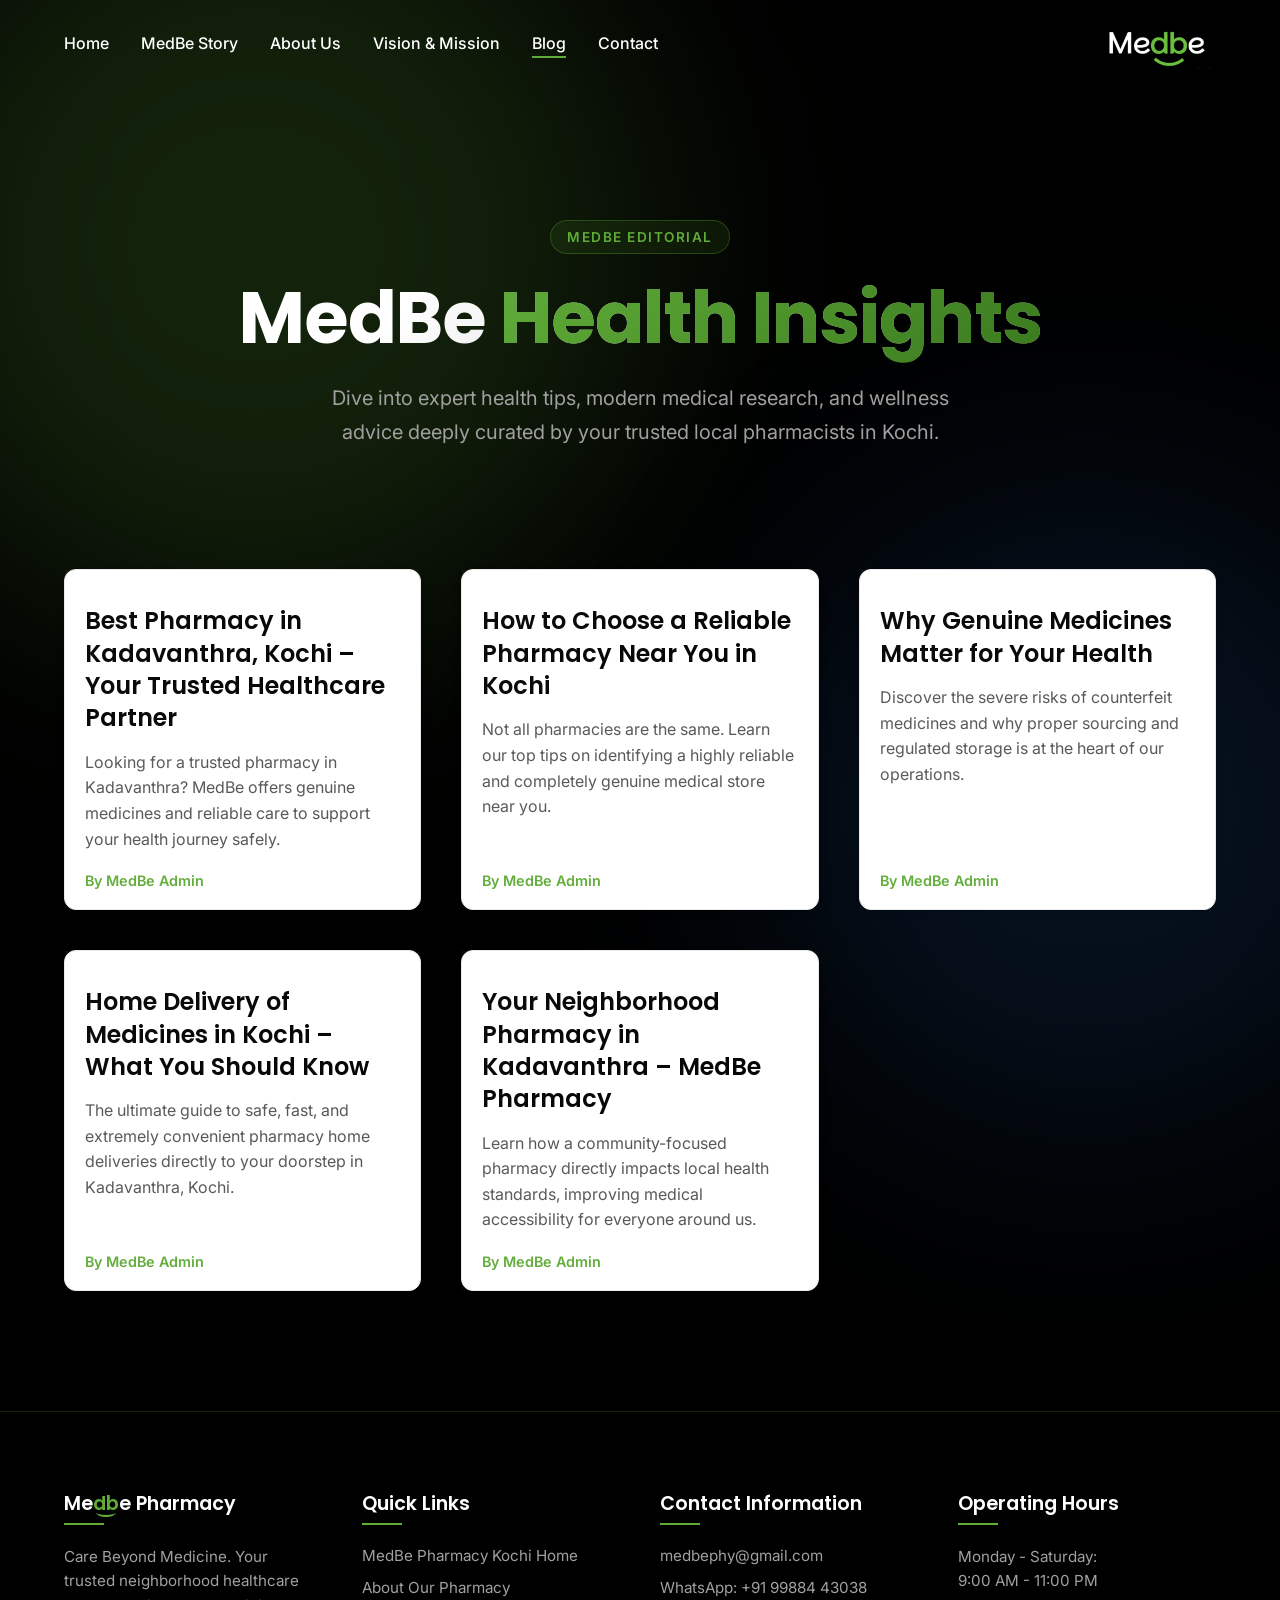
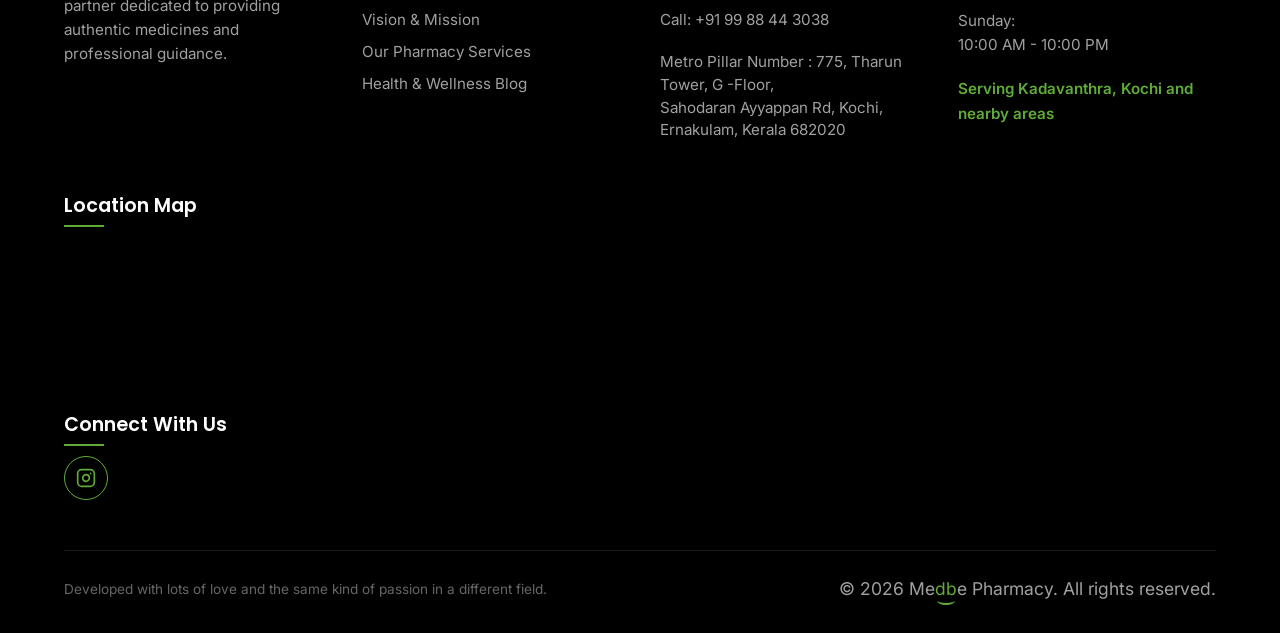
==== commit c746081f: "Update : Blog Page updated with some contents" ====
--- a/blog/index.html
+++ b/blog/index.html
@@ -4,20 +4,17 @@
 <head>
     <meta charset="UTF-8">
     <meta name="viewport" content="width=device-width, initial-scale=1.0">
-    <meta name="description" content="Read the latest insights on health, wellness, and medicine from MedBe Pharmacy in Kochi.">
-    <title>MedBe | Premium Insights & Blog</title>
+    <meta name="description" content="MedBe Health Insights - Read our latest articles on trusted healthcare, genuine medicines, and pharmacy services in Kadavanthra, Kochi.">
+    <title>MedBe Health Insights | Blog</title>
 
-    <!-- Favicons -->
     <link rel="icon" type="image/png" sizes="32x32" href="/favicon_io/favicon-32x32.png">
     <link rel="icon" type="image/png" sizes="16x16" href="/favicon_io/favicon-16x16.png">
     <link rel="icon" href="/favicon_io/favicon.ico">
 
-    <!-- Fonts -->
     <link rel="preconnect" href="https://fonts.googleapis.com">
     <link rel="preconnect" href="https://fonts.gstatic.com" crossorigin>
     <link href="https://fonts.googleapis.com/css2?family=Inter:wght@400;500;600&family=Poppins:wght@500;600;700&display=swap" rel="stylesheet">
 
-    <!-- CSS -->
     <link rel="stylesheet" href="/assets/css/style.css">
     <link rel="stylesheet" href="/assets/css/animations.css">
     <link rel="stylesheet" href="/assets/css/mobile.css">
@@ -26,119 +23,84 @@
 
 <body>
 
-    <!-- Navbar -->
     <app-navbar active="blog"></app-navbar>
 
     <div class="blog-main-wrapper">
-        <!-- Ambient Glowing Background Bubbles -->
         <div class="ambient-orb orb-1"></div>
         <div class="ambient-orb orb-2"></div>
 
-        <!-- Hero -->
         <header class="blog-hero">
             <div class="container animate-fade-up">
                 <span class="blog-hero-tag">MedBe Editorial</span>
-                <h1 class="blog-title">Insights for a <span>Healthier</span> You.</h1>
-                <p class="blog-subtitle">Dive into expert health tips, modern medical research, and wellness advice deeply curated by our professional pharmacists.</p>
+                <h1 class="blog-title">MedBe <span>Health Insights</span></h1>
+                <p class="blog-subtitle">Dive into expert health tips, modern medical research, and wellness advice deeply curated by your trusted local pharmacists in Kochi.</p>
             </div>
         </header>
 
-        <!-- Blog Posts Grid -->
         <main>
-            <div class="blog-grid">
+            <div class="blog-grid" style="grid-template-columns: repeat(auto-fill, minmax(320px, 1fr));">
                 
-                <!-- Post Card 1 -->
-                <a href="/blog/the-importance-of-medication-adherence.html" class="blog-card animate-scale-in delay-100">
-                    <div class="blog-card-image">
-                        <span class="blog-category">Wellness Tips</span>
-                        <img src="https://images.unsplash.com/photo-1584308666744-24d59f298830?q=80&w=800&auto=format&fit=crop" alt="Medication Adherence" loading="lazy">
-                    </div>
-                    <div class="blog-card-content">
-                        <h2 class="blog-card-title">The Importance of Medication Adherence</h2>
-                        <p class="blog-card-excerpt">Why taking your prescribed medications exactly as directed is the key to managing long-term health, and how to build better habits effectively.</p>
-                        
-                        <div class="blog-card-footer">
-                            <div class="blog-author">
-                                <div class="author-avatar"><img src="https://images.unsplash.com/photo-1612349317150-e413f6a5b16d?q=80&w=150&auto=format&fit=crop" alt="Dr. Sarah"></div>
-                                <div class="author-info">
-                                    <span class="author-name">Dr. Sanjay K.</span>
-                                    <span class="post-date">Mar 24, 2026</span>
-                                </div>
-                            </div>
-                            <div class="blog-read-arrow">
-                                <svg width="20" height="20" viewBox="0 0 24 24" fill="none" stroke="currentColor" stroke-width="2" stroke-linecap="round" stroke-linejoin="round">
-                                    <line x1="5" y1="12" x2="19" y2="12"></line>
-                                    <polyline points="12 5 19 12 12 19"></polyline>
-                                </svg>
-                            </div>
-                        </div>
-                    </div>
-                </a>
+                <!-- Blog Card 1 -->
+                <div class="blog-card animate-scale-in delay-100">
+                    <h3 class="blog-card-title">
+                        <a href="/blog/best-pharmacy-in-kadavanthra.html">
+                            Best Pharmacy in Kadavanthra, Kochi – Your Trusted Healthcare Partner
+                        </a>
+                    </h3>
+                    <p class="blog-card-excerpt">Looking for a trusted pharmacy in Kadavanthra? MedBe offers genuine medicines and reliable care to support your health journey safely.</p>
+                    <span class="author">By MedBe Admin</span>
+                </div>
 
-                <!-- Post Card 2 -->
-                <a href="#" class="blog-card animate-scale-in delay-200">
-                    <div class="blog-card-image">
-                        <span class="blog-category">Nutrition</span>
-                        <img src="https://images.unsplash.com/photo-1550989460-0adf9ea622e2?q=80&w=800&auto=format&fit=crop" alt="Vitamins and Nutrition" loading="lazy">
-                    </div>
-                    <div class="blog-card-content">
-                        <h2 class="blog-card-title">Essential Vitamins for Changing Seasons</h2>
-                        <p class="blog-card-excerpt">As the weather shifts, keeping your immune system robust is essential. Discover which vital supplements provide the absolute best defense.</p>
-                        
-                        <div class="blog-card-footer">
-                            <div class="blog-author">
-                                <div class="author-avatar"><img src="https://images.unsplash.com/photo-1594824432258-f75f606346ee?q=80&w=150&auto=format&fit=crop" alt="Author"></div>
-                                <div class="author-info">
-                                    <span class="author-name">MedBe Team</span>
-                                    <span class="post-date">Mar 18, 2026</span>
-                                </div>
-                            </div>
-                            <div class="blog-read-arrow">
-                                <svg width="20" height="20" viewBox="0 0 24 24" fill="none" stroke="currentColor" stroke-width="2" stroke-linecap="round" stroke-linejoin="round">
-                                    <line x1="5" y1="12" x2="19" y2="12"></line>
-                                    <polyline points="12 5 19 12 12 19"></polyline>
-                                </svg>
-                            </div>
-                        </div>
-                    </div>
-                </a>
+                <!-- Blog Card 2 -->
+                <div class="blog-card animate-scale-in delay-200">
+                    <h3 class="blog-card-title">
+                        <a href="/blog/how-to-choose-reliable-pharmacy.html">
+                            How to Choose a Reliable Pharmacy Near You in Kochi
+                        </a>
+                    </h3>
+                    <p class="blog-card-excerpt">Not all pharmacies are the same. Learn our top tips on identifying a highly reliable and completely genuine medical store near you.</p>
+                    <span class="author">By MedBe Admin</span>
+                </div>
 
-                <!-- Post Card 3 -->
-                <a href="#" class="blog-card animate-scale-in delay-300">
-                    <div class="blog-card-image">
-                        <span class="blog-category">Home Care</span>
-                        <img src="https://images.unsplash.com/photo-1603555500589-72ed58ce49fb?q=80&w=800&auto=format&fit=crop" alt="First Aid Box" loading="lazy">
-                    </div>
-                    <div class="blog-card-content">
-                        <h2 class="blog-card-title">Building a Complete First Aid Kit at Home</h2>
-                        <p class="blog-card-excerpt">Every home in Kochi needs a well-stocked first aid kit. Here is the definitive checklist generated by our expert pharmacists.</p>
-                        
-                        <div class="blog-card-footer">
-                            <div class="blog-author">
-                                <div class="author-avatar"><img src="https://images.unsplash.com/photo-1622253692010-333f2da6031d?q=80&w=150&auto=format&fit=crop" alt="Author"></div>
-                                <div class="author-info">
-                                    <span class="author-name">Dr. Sanjay K.</span>
-                                    <span class="post-date">Mar 10, 2026</span>
-                                </div>
-                            </div>
-                            <div class="blog-read-arrow">
-                                <svg width="20" height="20" viewBox="0 0 24 24" fill="none" stroke="currentColor" stroke-width="2" stroke-linecap="round" stroke-linejoin="round">
-                                    <line x1="5" y1="12" x2="19" y2="12"></line>
-                                    <polyline points="12 5 19 12 12 19"></polyline>
-                                </svg>
-                            </div>
-                        </div>
-                    </div>
-                </a>
+                <!-- Blog Card 3 -->
+                <div class="blog-card animate-scale-in delay-300">
+                    <h3 class="blog-card-title">
+                        <a href="/blog/why-genuine-medicines-matter.html">
+                            Why Genuine Medicines Matter for Your Health
+                        </a>
+                    </h3>
+                    <p class="blog-card-excerpt">Discover the severe risks of counterfeit medicines and why proper sourcing and regulated storage is at the heart of our operations.</p>
+                    <span class="author">By MedBe Admin</span>
+                </div>
+
+                <!-- Blog Card 4 -->
+                <div class="blog-card animate-scale-in delay-100">
+                    <h3 class="blog-card-title">
+                        <a href="/blog/home-delivery-medicines-kochi.html">
+                            Home Delivery of Medicines in Kochi – What You Should Know
+                        </a>
+                    </h3>
+                    <p class="blog-card-excerpt">The ultimate guide to safe, fast, and extremely convenient pharmacy home deliveries directly to your doorstep in Kadavanthra, Kochi.</p>
+                    <span class="author">By MedBe Admin</span>
+                </div>
+
+                <!-- Blog Card 5 -->
+                <div class="blog-card animate-scale-in delay-200">
+                    <h3 class="blog-card-title">
+                        <a href="/blog/neighborhood-pharmacy-kadavanthra.html">
+                            Your Neighborhood Pharmacy in Kadavanthra – MedBe Pharmacy
+                        </a>
+                    </h3>
+                    <p class="blog-card-excerpt">Learn how a community-focused pharmacy directly impacts local health standards, improving medical accessibility for everyone around us.</p>
+                    <span class="author">By MedBe Admin</span>
+                </div>
 
             </div>
         </main>
     </div>
 
-    <!-- Footer -->
     <app-footer></app-footer>
 
-    <!-- Scripts -->
     <script src="/assets/js/components.js"></script>
     <script src="/assets/js/main.js"></script>
     <script src="/assets/js/animations.js"></script>
--- a/assets/css/blog.css
+++ b/assets/css/blog.css
@@ -110,22 +110,24 @@
     margin-right: auto;
 }
 
-/* Premium Glassmorphism Card */
+/* Premium SEO Content Card */
 .blog-card {
-    background: var(--glass-bg);
-    border: 1px solid var(--glass-border);
-    border-top: 1px solid var(--glass-highlight);
-    border-left: 1px solid var(--glass-highlight);
-    border-radius: 20px;
-    overflow: hidden;
-    backdrop-filter: blur(20px);
-    -webkit-backdrop-filter: blur(20px);
-    box-shadow: 0 15px 35px rgba(0, 0, 0, 0.4);
-    transition: all 0.5s cubic-bezier(0.16, 1, 0.3, 1);
+    background: #ffffff;
+    color: #000;
+    border-radius: 12px;
+    padding: 20px;
+    border: 1px solid #eaeaea;
+    transition: 0.3s ease;
     display: flex;
     flex-direction: column;
-    position: relative;
     text-decoration: none;
+    box-shadow: 0 4px 12px rgba(0,0,0,0.05);
+}
+
+.blog-card:hover {
+    transform: translateY(-5px);
+    border-color: #00A86B;
+    box-shadow: 0 10px 25px rgba(96, 172, 56, 0.15);
 }
 
 .blog-card::before {
@@ -193,23 +195,28 @@
 }
 
 .blog-card-title {
-    font-size: 1.6rem;
+    font-size: 1.5rem;
     font-family: var(--font-heading);
-    margin-bottom: 15px;
+    margin: 15px 0;
     line-height: 1.35;
-    color: var(--white);
+    color: #000;
+}
+
+.blog-card-title a {
+    color: #000;
+    text-decoration: none;
     transition: color 0.3s ease;
 }
 
-.blog-card:hover .blog-card-title {
-    color: var(--medbe-green);
+.blog-card:hover .blog-card-title a {
+    color: #00A86B;
 }
 
 .blog-card-excerpt {
-    color: var(--text-secondary);
+    color: #555;
     line-height: 1.6;
-    font-size: 1.05rem;
-    margin-bottom: 30px;
+    font-size: 1rem;
+    margin-bottom: 20px;
     flex-grow: 1;
 }
 
@@ -218,8 +225,14 @@
     display: flex;
     align-items: center;
     justify-content: space-between;
-    border-top: 1px solid rgba(255, 255, 255, 0.08);
-    padding-top: 20px;
+    padding-top: 15px;
+    border-top: 1px solid #eaeaea;
+}
+
+.author {
+    font-size: 0.9rem;
+    font-weight: 600;
+    color: var(--medbe-green);
 }
 
 .blog-author {
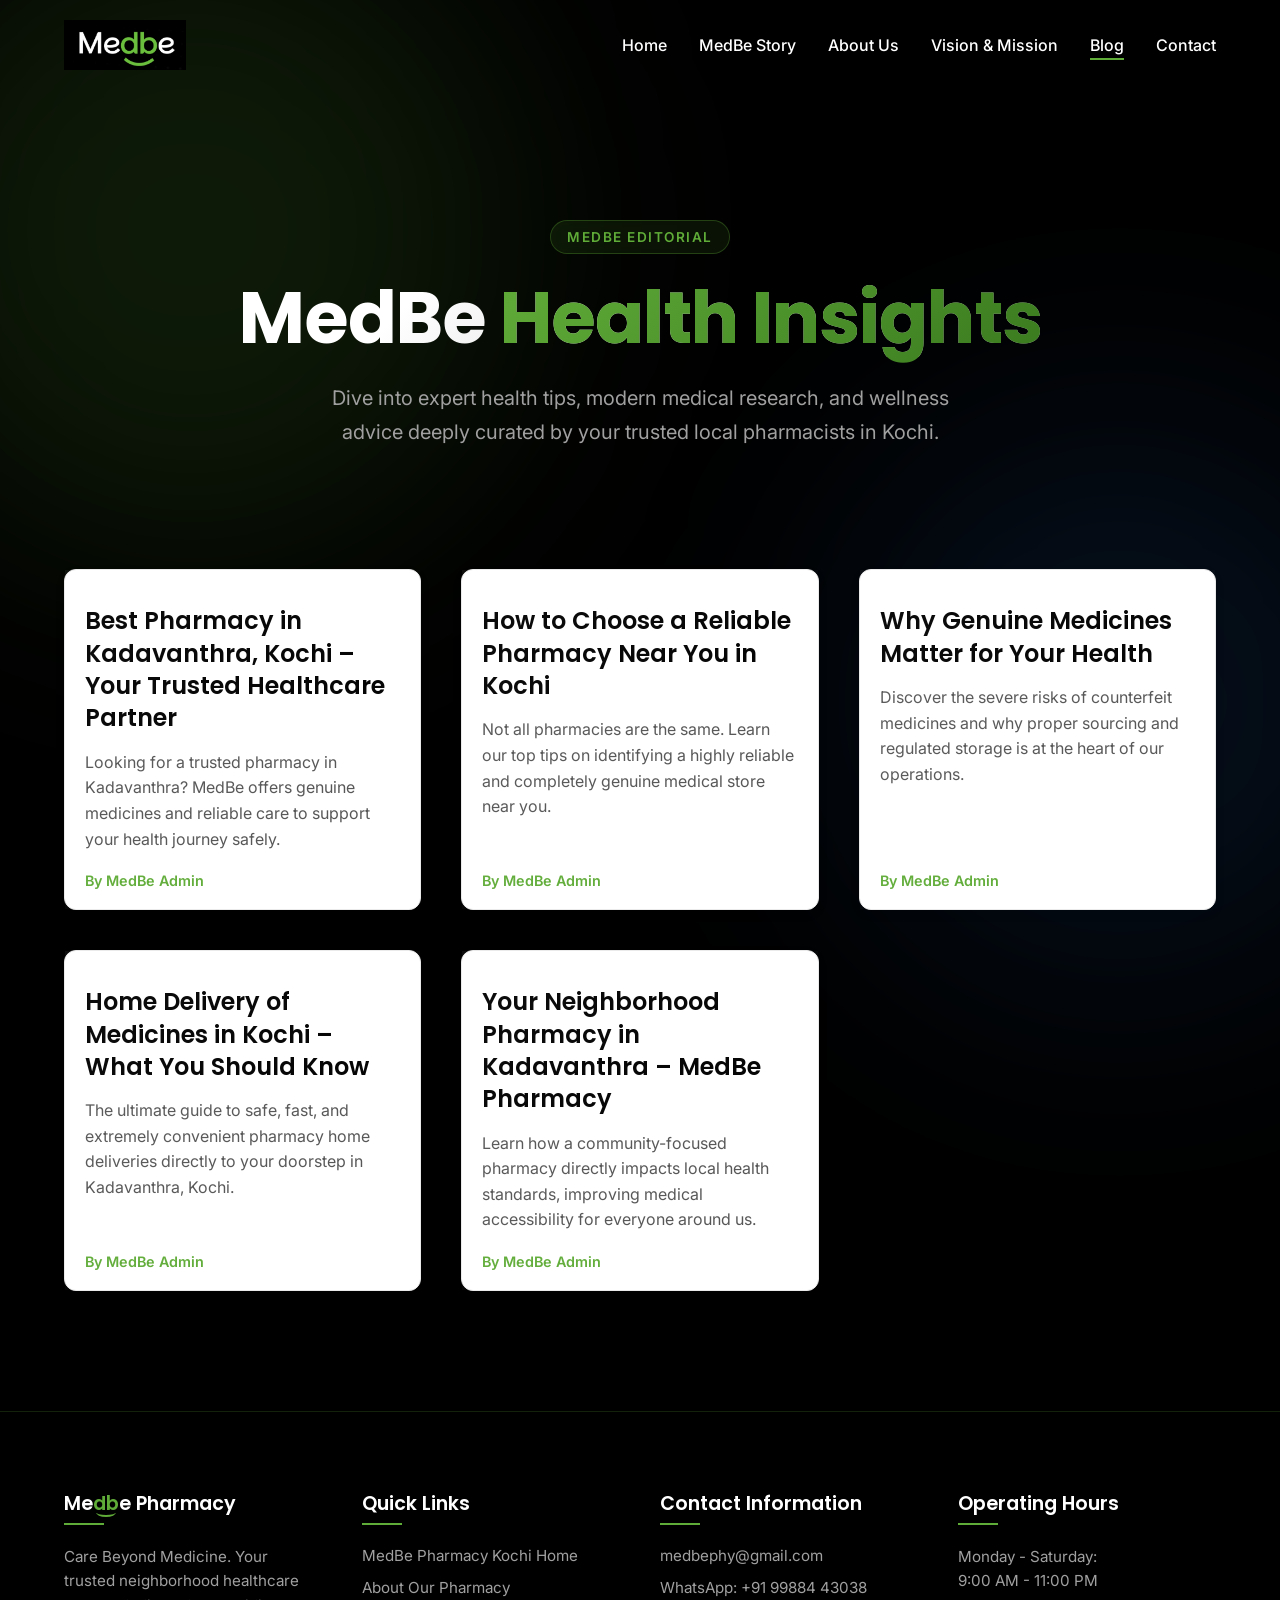
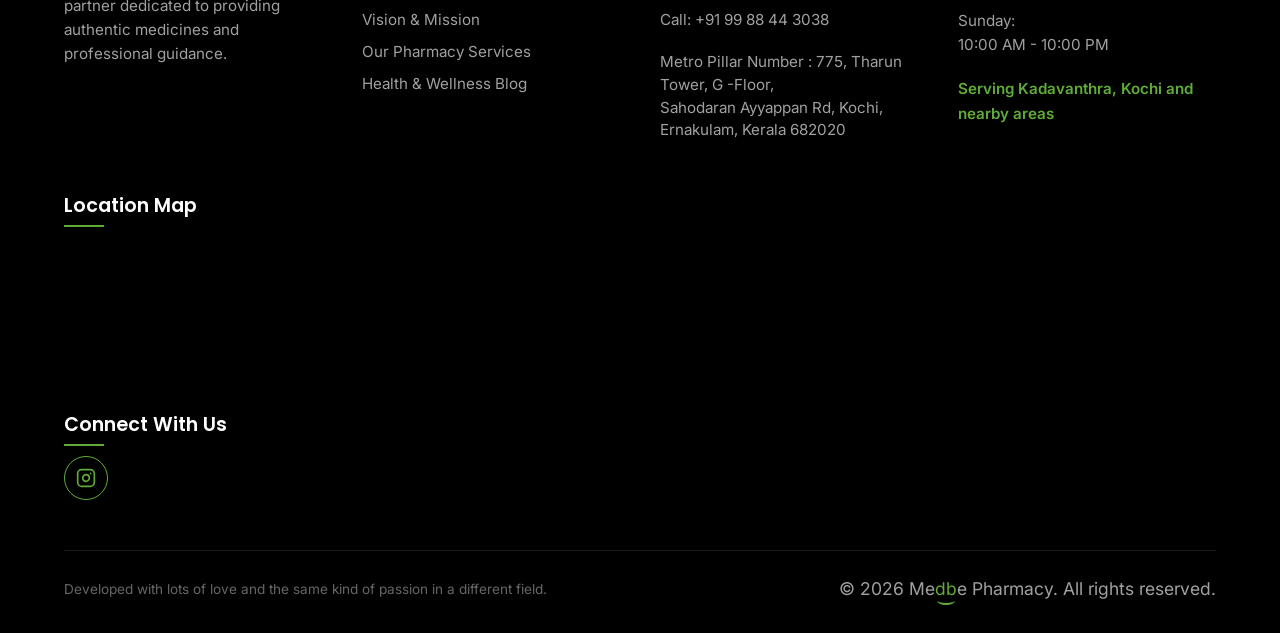
==== commit 8f3a6e05: "Update : Entire Web page theme update" ====
--- a/blog/index.html
+++ b/blog/index.html
@@ -22,12 +22,13 @@
 </head>
 
 <body>
+    <!-- Global Ambient Orbs -->
+    <div class="ambient-orb orb-1"></div>
+    <div class="ambient-orb orb-2"></div>
 
     <app-navbar active="blog"></app-navbar>
 
     <div class="blog-main-wrapper">
-        <div class="ambient-orb orb-1"></div>
-        <div class="ambient-orb orb-2"></div>
 
         <header class="blog-hero">
             <div class="container animate-fade-up">
--- a/assets/css/style.css
+++ b/assets/css/style.css
@@ -1772,6 +1772,41 @@
     }
 }
 
+/* ============================================================
+   GLOBAL AMBIENT ORBS THEME
+   ============================================================ */
+.ambient-orb {
+    position: fixed;
+    border-radius: 50%;
+    filter: blur(120px);
+    z-index: 0;
+    pointer-events: none;
+    animation: orb-drift 20s infinite alternate ease-in-out;
+}
+
+.orb-1 {
+    top: -10%;
+    left: -10%;
+    width: 50vw;
+    height: 50vw;
+    background: rgba(96, 172, 56, 0.15);
+    animation-delay: 0s;
+}
+
+.orb-2 {
+    bottom: -10%;
+    right: -10%;
+    width: 45vw;
+    height: 45vw;
+    background: rgba(45, 114, 210, 0.12);
+    animation-delay: -10s;
+}
+
+@keyframes orb-drift {
+    0% { transform: translate(0, 0) scale(1); }
+    100% { transform: translate(10%, 10%) scale(1.1); }
+}
+
 /* ----- About section brand content improvements ----- */
 .about-brand-desc {
     color: rgba(255, 255, 255, 0.6);
--- a/assets/css/blog.css
+++ b/assets/css/blog.css
@@ -15,38 +15,7 @@
     min-height: 100vh;
 }
 
-/* Ambient Background Glowing Orbs */
-.ambient-orb {
-    position: absolute;
-    border-radius: 50%;
-    filter: blur(120px);
-    z-index: 0;
-    pointer-events: none;
-    animation: orb-drift 20s infinite alternate ease-in-out;
-}
-
-.orb-1 {
-    top: -10%;
-    left: -10%;
-    width: 60vw;
-    height: 60vw;
-    background: var(--blob-green);
-    animation-delay: 0s;
-}
-
-.orb-2 {
-    bottom: 20%;
-    right: -10%;
-    width: 50vw;
-    height: 50vw;
-    background: var(--blob-blue);
-    animation-delay: -10s;
-}
-
-@keyframes orb-drift {
-    0% { transform: translate(0, 0) scale(1); }
-    100% { transform: translate(10%, 10%) scale(1.1); }
-}
+/* Ambient Background Glowing Orbs migrated to style.css for global theme */
 
 /* Blog Hero */
 .blog-hero {
